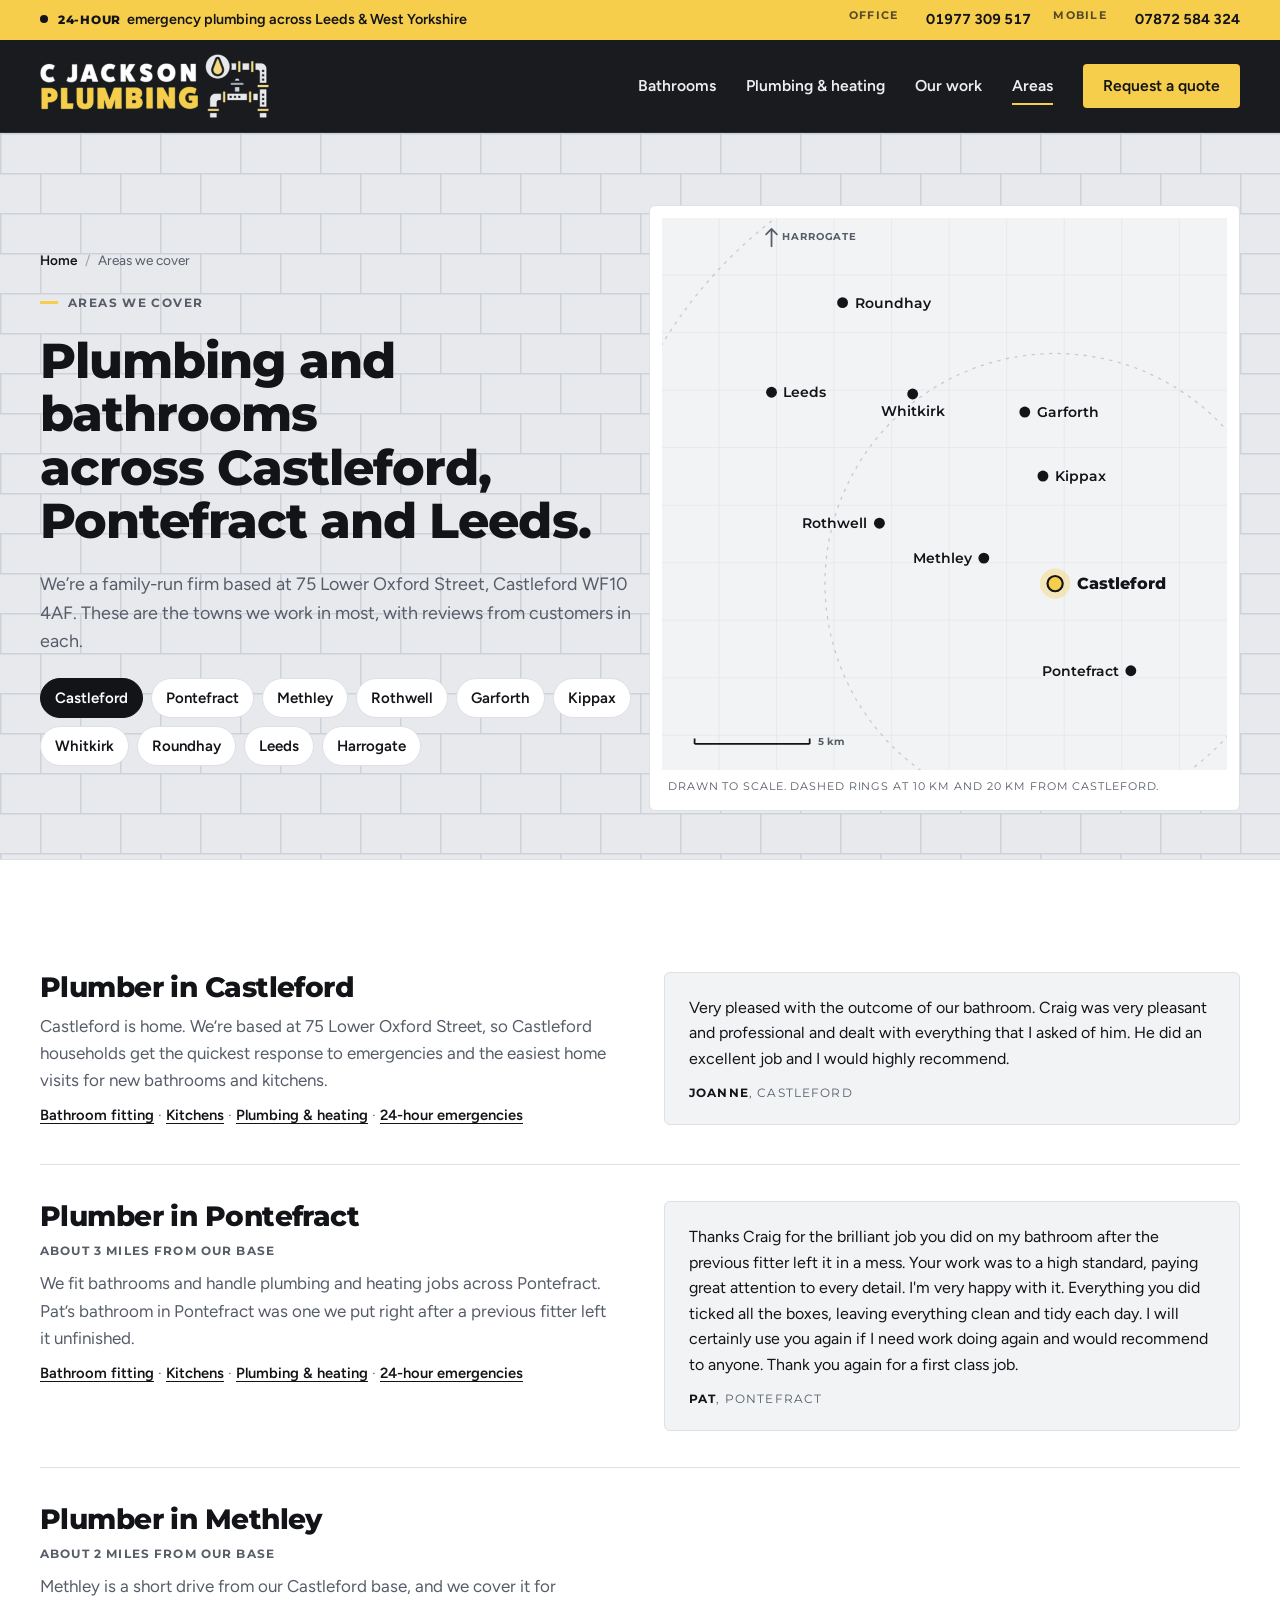
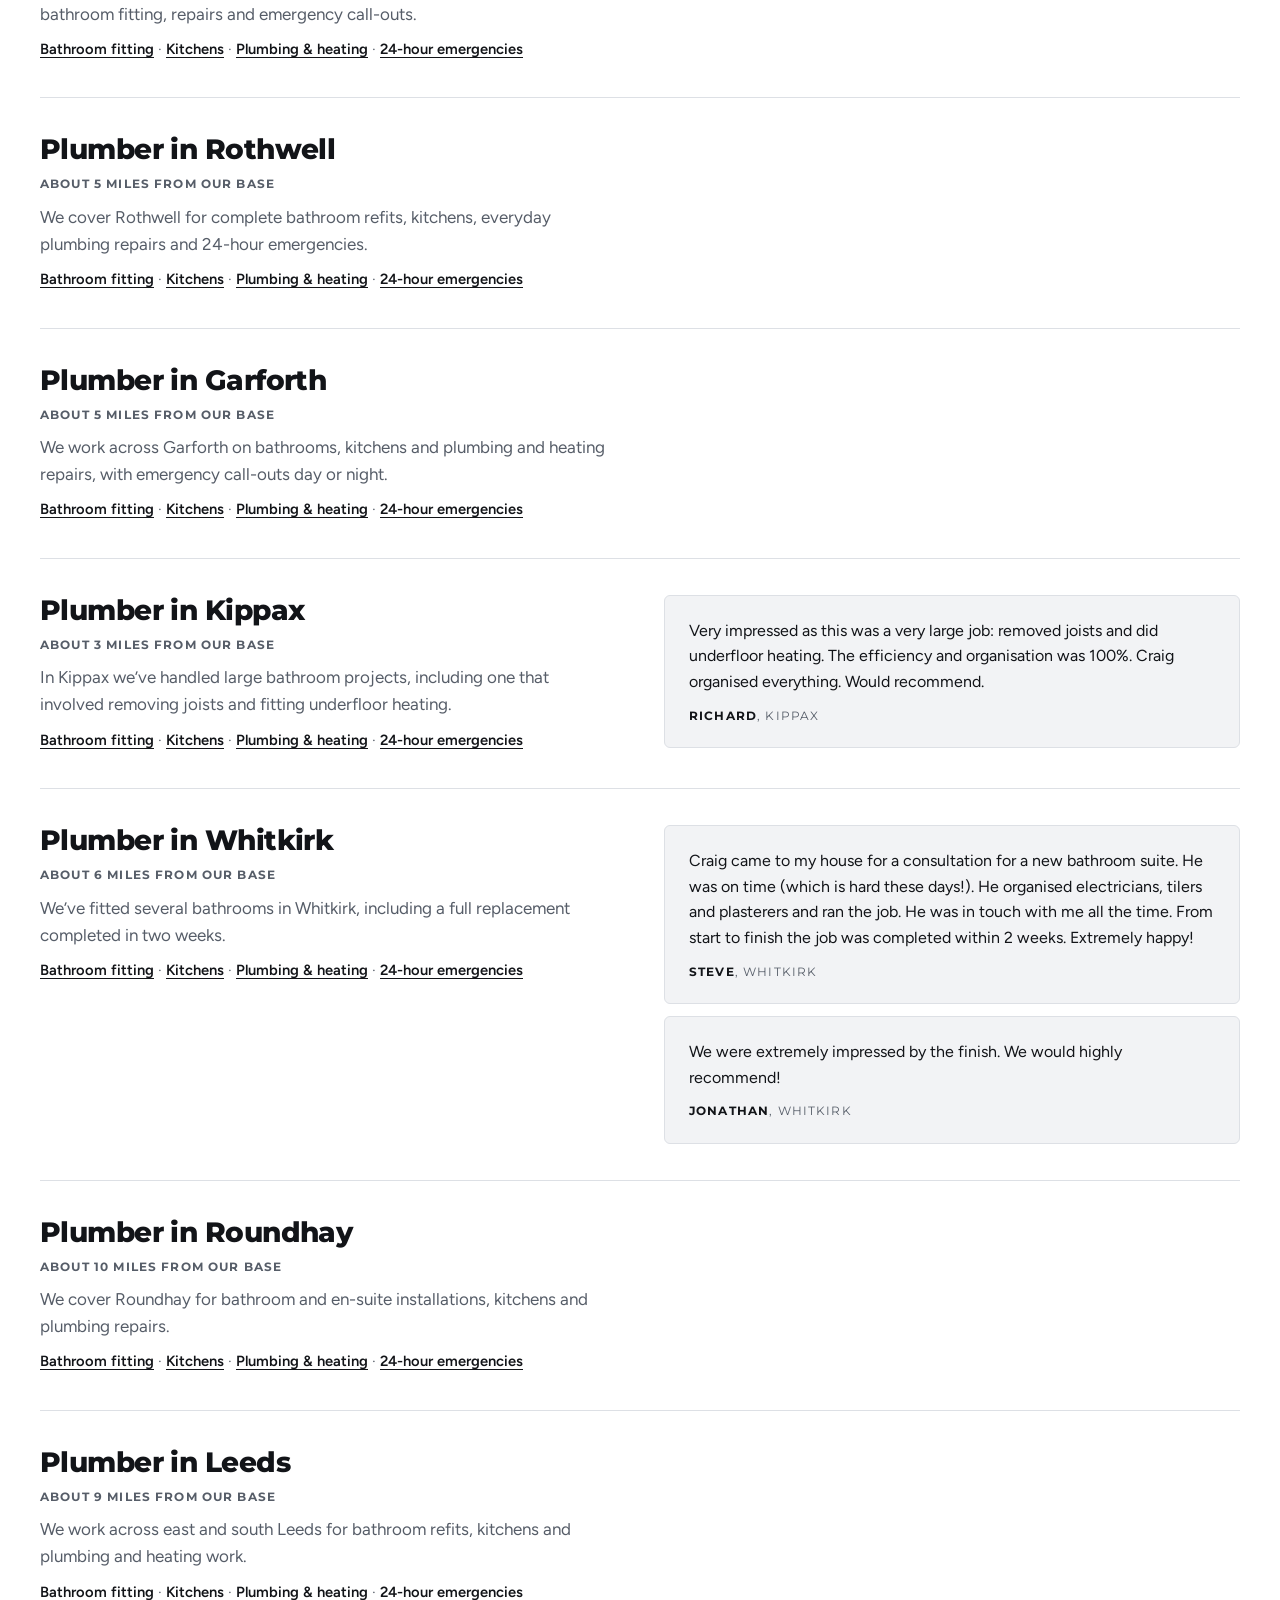
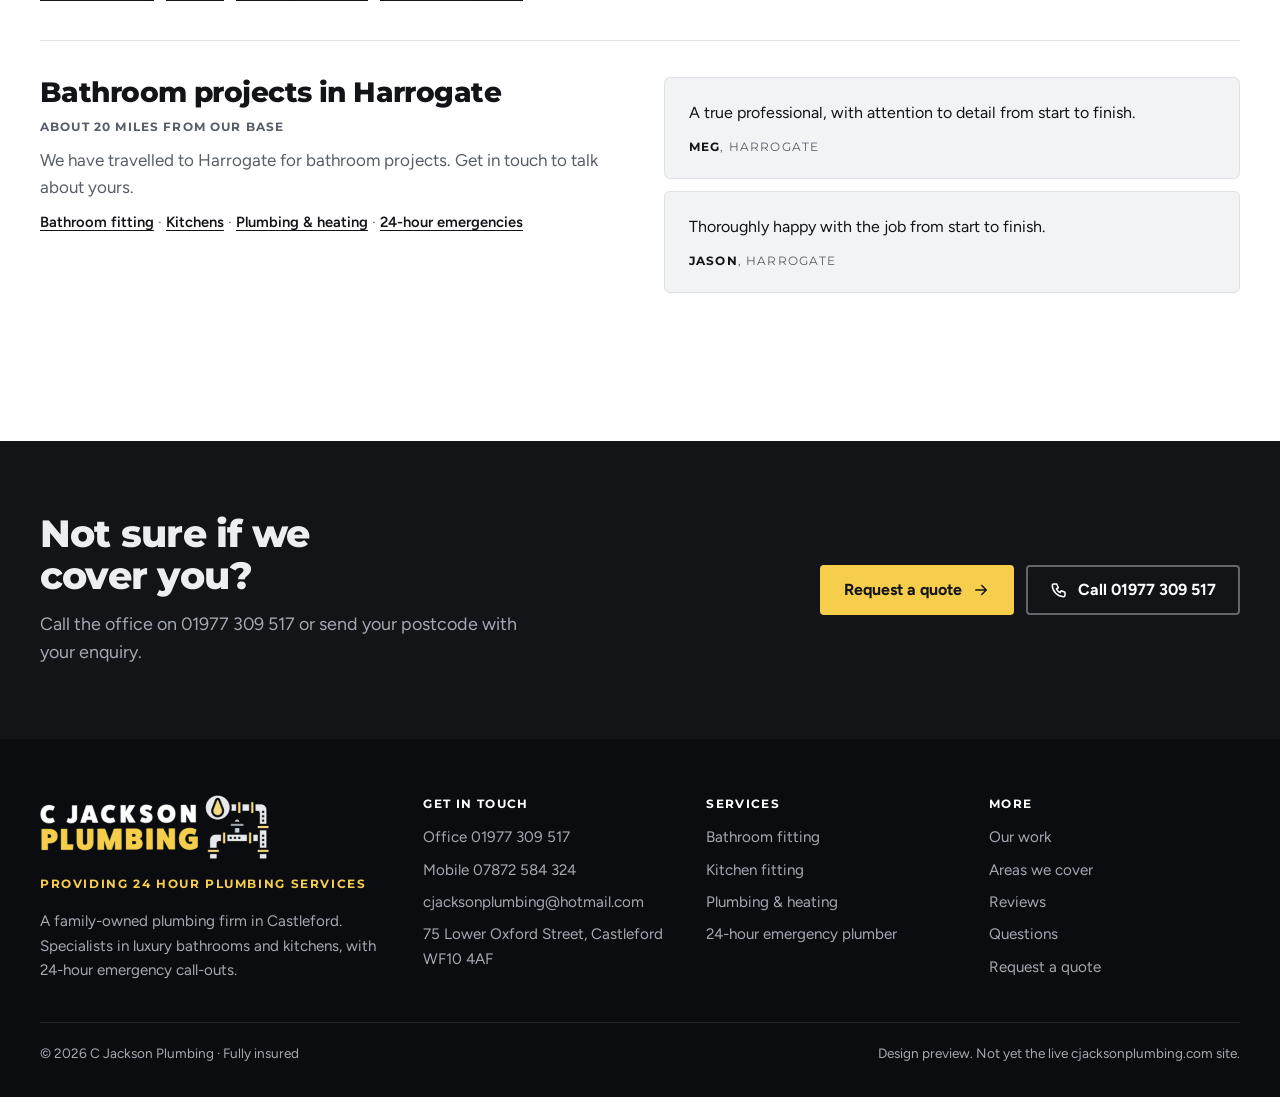
==== areas.html @ 7f018e73 "SEO and AI search: service pages, areas page, FAQs, structured data - Keyword-targeted pages for bat" ====
<!doctype html>
<html lang="en-GB">
<head>
<meta charset="utf-8">
<meta name="viewport" content="width=device-width, initial-scale=1, viewport-fit=cover">
<title>Areas We Cover | Castleford, Pontefract &amp; Leeds Plumber</title>
<meta name="description" content="Bathrooms, kitchens, plumbing and 24-hour emergencies across Castleford, Pontefract, Methley, Rothwell, Garforth, Kippax, Whitkirk, Roundhay and Leeds.">
<link rel="canonical" href="https://www.cjacksonplumbing.com/areas.html">
<meta name="robots" content="noindex, nofollow">
<meta name="theme-color" content="#121418">
<meta name="geo.region" content="GB-WKF">
<meta name="geo.placename" content="Castleford">
<link rel="preconnect" href="https://fonts.googleapis.com">
<link rel="preconnect" href="https://fonts.gstatic.com" crossorigin>
<link rel="stylesheet" href="https://fonts.googleapis.com/css2?family=Montserrat:wght@600;700;800&family=Figtree:wght@400;500;600;700&display=swap">
<link rel="icon" type="image/png" sizes="32x32" href="img/brand/favicon-32.png">
<link rel="apple-touch-icon" href="img/brand/icon-180.png">
<meta property="og:type" content="website">
<meta property="og:locale" content="en_GB">
<meta property="og:site_name" content="C Jackson Plumbing">
<meta property="og:title" content="Areas We Cover | Castleford, Pontefract &amp; Leeds Plumber">
<meta property="og:description" content="Bathrooms, kitchens, plumbing and 24-hour emergencies across Castleford, Pontefract, Methley, Rothwell, Garforth, Kippax, Whitkirk, Roundhay and Leeds.">
<meta property="og:url" content="https://www.cjacksonplumbing.com/areas.html">
<meta property="og:image" content="https://moodfilms.github.io/cjackson-plumbing-preview/img/brand/og-image.jpg">
<meta property="og:image:width" content="1200">
<meta property="og:image:height" content="630">
<meta name="twitter:card" content="summary_large_image">
<link rel="stylesheet" href="styles.css">
<script type="application/ld+json">{"@context": "https://schema.org", "@graph": [{"@type": "Plumber", "@id": "https://www.cjacksonplumbing.com/#business", "name": "C Jackson Plumbing", "slogan": "Providing 24 hour plumbing services", "description": "Family-owned plumbing firm in Castleford, West Yorkshire, specialising in luxury bathrooms, en-suites, wet rooms and kitchens, with 24-hour emergency call-outs. Fully insured with over 15 years of experience.", "url": "https://www.cjacksonplumbing.com/", "telephone": "+441977309517", "email": "cjacksonplumbing@hotmail.com", "contactPoint": [{"@type": "ContactPoint", "telephone": "+441977309517", "contactType": "customer service", "areaServed": "GB", "availableLanguage": "English"}, {"@type": "ContactPoint", "telephone": "+447872584324", "contactType": "emergency", "areaServed": "GB", "availableLanguage": "English"}], "logo": "https://www.cjacksonplumbing.com/img/brand/cjackson-logo-full.png", "image": "https://www.cjacksonplumbing.com/img/brand/og-image.jpg", "address": {"@type": "PostalAddress", "streetAddress": "75 Lower Oxford Street", "addressLocality": "Castleford", "addressRegion": "West Yorkshire", "postalCode": "WF10 4AF", "addressCountry": "GB"}, "hasMap": "https://www.google.com/maps/search/?api=1&query=75+Lower+Oxford+Street+Castleford+WF10+4AF", "openingHoursSpecification": [{"@type": "OpeningHoursSpecification", "dayOfWeek": ["Monday", "Tuesday", "Wednesday", "Thursday", "Friday", "Saturday", "Sunday"], "opens": "00:00", "closes": "23:59"}], "areaServed": [{"@type": "Place", "name": "Castleford"}, {"@type": "Place", "name": "Pontefract"}, {"@type": "Place", "name": "Methley"}, {"@type": "Place", "name": "Rothwell"}, {"@type": "Place", "name": "Garforth"}, {"@type": "Place", "name": "Kippax"}, {"@type": "Place", "name": "Whitkirk"}, {"@type": "Place", "name": "Roundhay"}, {"@type": "Place", "name": "Leeds"}, {"@type": "Place", "name": "Harrogate"}, {"@type": "Place", "name": "West Yorkshire"}], "knowsAbout": ["Bathroom fitting", "En-suite installation", "Wet rooms", "Walk-in showers", "Kitchen fitting", "Emergency plumbing", "Leak repairs", "Radiators", "Underfloor heating", "Heating repairs"], "hasOfferCatalog": {"@type": "OfferCatalog", "name": "Plumbing and bathroom services", "itemListElement": [{"@type": "Offer", "itemOffered": {"@type": "Service", "name": "Bathroom fitting", "url": "https://www.cjacksonplumbing.com/bathroom-fitters-castleford.html"}}, {"@type": "Offer", "itemOffered": {"@type": "Service", "name": "Kitchen fitting", "url": "https://www.cjacksonplumbing.com/kitchen-fitters-castleford.html"}}, {"@type": "Offer", "itemOffered": {"@type": "Service", "name": "Plumbing and heating repairs", "url": "https://www.cjacksonplumbing.com/plumbing-heating-castleford.html"}}, {"@type": "Offer", "itemOffered": {"@type": "Service", "name": "24-hour emergency plumber", "url": "https://www.cjacksonplumbing.com/emergency-plumber-castleford.html"}}]}}, {"@type": "BreadcrumbList", "itemListElement": [{"@type": "ListItem", "position": 1, "name": "Home", "item": "https://www.cjacksonplumbing.com/"}, {"@type": "ListItem", "position": 2, "name": "Areas we cover", "item": "https://www.cjacksonplumbing.com/areas.html"}]}]}</script>
</head>
<body>
<div class="topbar">
  <div class="wrap">
    <p class="topbar-msg"><span class="pulse" aria-hidden="true"></span><strong>24-hour</strong>emergency plumbing<span class="hide-sm"> across Leeds &amp; West Yorkshire</span></p>
    <p class="topbar-lines"><span class="hide-sm">Office</span><a class="hide-sm" href="tel:+441977309517">01977 309 517</a> <span class="hide-sm">Mobile</span><a href="tel:+447872584324">07872 584 324</a></p>
  </div>
</div>
<header class="site-header">
  <div class="wrap">
    <a class="logo" href="index.html" aria-label="C Jackson Plumbing, home"><img src="img/brand/cjackson-logo.png" alt="C Jackson Plumbing" width="847" height="237"></a>
    <button class="menu-btn" type="button" aria-expanded="false" aria-controls="site-nav" aria-label="Open menu"><svg viewBox="0 0 24 24" fill="none" stroke="currentColor" stroke-width="2" stroke-linecap="round" aria-hidden="true"><path d="M4 7h16M4 12h16M4 17h16"/></svg></button>
    <nav class="site-nav" id="site-nav" aria-label="Main">
      <a href="bathroom-fitters-castleford.html">Bathrooms</a>
      <a href="plumbing-heating-castleford.html">Plumbing &amp; heating</a>
      <a href="work.html">Our work</a>
      <a href="areas.html" aria-current="page">Areas</a>
      <a class="btn btn--brass" href="index.html#contact">Request a quote</a>
    </nav>
  </div>
</header>
<main>
<section class="page-head">
  <div class="wrap areas">
    <div class="areas-copy">
      <nav class="crumbs" aria-label="Breadcrumb"><a href="index.html">Home</a><span aria-hidden="true">/</span><span aria-current="page">Areas we cover</span></nav>
      <span class="eyebrow">Areas we cover</span>
      <h1>Plumbing and bathrooms across Castleford, Pontefract and Leeds.</h1>
      <p>We&rsquo;re a family-run firm based at 75 Lower Oxford Street, Castleford WF10 4AF. These are the towns we work in most, with reviews from customers in each.</p>
      <ul class="chips"><li class="is-base"><a href="areas.html#castleford">Castleford</a></li><li><a href="areas.html#pontefract">Pontefract</a></li><li><a href="areas.html#methley">Methley</a></li><li><a href="areas.html#rothwell">Rothwell</a></li><li><a href="areas.html#garforth">Garforth</a></li><li><a href="areas.html#kippax">Kippax</a></li><li><a href="areas.html#whitkirk">Whitkirk</a></li><li><a href="areas.html#roundhay">Roundhay</a></li><li><a href="areas.html#leeds">Leeds</a></li><li><a href="areas.html#harrogate">Harrogate</a></li></ul>
    </div>
    <figure class="map-card" style="margin:0">
      <svg viewBox="0 0 520 508" role="img" aria-labelledby="map-title map-desc">
<title id="map-title">Service area map</title>
<desc id="map-desc">Towns covered around Leeds and West Yorkshire, drawn to scale, with the Castleford base highlighted.</desc>
<defs><pattern id="g" width="52.95" height="52.95" patternUnits="userSpaceOnUse"><path d="M52.95 0V52.95M0 52.95H52.95" stroke="#dde0e5" stroke-width="1" fill="none"/></pattern></defs>
<rect width="520" height="508" fill="#f2f3f5"/><rect width="520" height="508" fill="url(#g)"/>
<circle cx="361.8" cy="336.5" r="211.8" fill="none" stroke="#121418" stroke-opacity=".18" stroke-dasharray="3 5" stroke-width="1.2"/>
<circle cx="361.8" cy="336.5" r="423.6" fill="none" stroke="#121418" stroke-opacity=".18" stroke-dasharray="3 5" stroke-width="1.2"/>
<circle cx="100.8" cy="160.4" r="5" fill="#121418"/>
<text x="111.8" y="164.9" text-anchor="start" font-family="Montserrat, sans-serif" font-size="13" font-weight="600" fill="#121418" paint-order="stroke" stroke="#f2f3f5" stroke-width="4" stroke-linejoin="round">Leeds</text>
<circle cx="166.2" cy="77.9" r="5" fill="#121418"/>
<text x="177.2" y="82.4" text-anchor="start" font-family="Montserrat, sans-serif" font-size="13" font-weight="600" fill="#121418" paint-order="stroke" stroke="#f2f3f5" stroke-width="4" stroke-linejoin="round">Roundhay</text>
<circle cx="230.7" cy="162.0" r="5" fill="#121418"/>
<text x="230.7" y="182.0" text-anchor="middle" font-family="Montserrat, sans-serif" font-size="13" font-weight="600" fill="#121418" paint-order="stroke" stroke="#f2f3f5" stroke-width="4" stroke-linejoin="round">Whitkirk</text>
<circle cx="333.9" cy="178.6" r="5" fill="#121418"/>
<text x="344.9" y="183.1" text-anchor="start" font-family="Montserrat, sans-serif" font-size="13" font-weight="600" fill="#121418" paint-order="stroke" stroke="#f2f3f5" stroke-width="4" stroke-linejoin="round">Garforth</text>
<circle cx="350.6" cy="237.5" r="5" fill="#121418"/>
<text x="361.6" y="242.0" text-anchor="start" font-family="Montserrat, sans-serif" font-size="13" font-weight="600" fill="#121418" paint-order="stroke" stroke="#f2f3f5" stroke-width="4" stroke-linejoin="round">Kippax</text>
<circle cx="200.1" cy="280.9" r="5" fill="#121418"/>
<text x="189.1" y="285.4" text-anchor="end" font-family="Montserrat, sans-serif" font-size="13" font-weight="600" fill="#121418" paint-order="stroke" stroke="#f2f3f5" stroke-width="4" stroke-linejoin="round">Rothwell</text>
<circle cx="296.2" cy="313.0" r="5" fill="#121418"/>
<text x="285.2" y="317.5" text-anchor="end" font-family="Montserrat, sans-serif" font-size="13" font-weight="600" fill="#121418" paint-order="stroke" stroke="#f2f3f5" stroke-width="4" stroke-linejoin="round">Methley</text>
<circle cx="361.8" cy="336.5" r="14" fill="#f7ce4c" fill-opacity=".35"/><circle cx="361.8" cy="336.5" r="7" fill="#f7ce4c" stroke="#121418" stroke-width="2"/>
<text x="381.8" y="341.0" text-anchor="start" font-family="Montserrat, sans-serif" font-size="15" font-weight="800" fill="#121418" paint-order="stroke" stroke="#f2f3f5" stroke-width="4" stroke-linejoin="round">Castleford</text>
<circle cx="431.5" cy="416.7" r="5" fill="#121418"/>
<text x="420.5" y="421.2" text-anchor="end" font-family="Montserrat, sans-serif" font-size="13" font-weight="600" fill="#121418" paint-order="stroke" stroke="#f2f3f5" stroke-width="4" stroke-linejoin="round">Pontefract</text>
<path d="M100.8 26V10M95.8 15l5-5 5 5" stroke="#565d68" stroke-width="1.6" fill="none" stroke-linecap="round" stroke-linejoin="round"/>
<text x="110.8" y="20" font-family="Montserrat, sans-serif" font-weight="700" font-size="9.5" letter-spacing=".08em" fill="#565d68">HARROGATE</text>
<path d="M30 484h105.9M30 479v5M135.9 479v5" stroke="#121418" stroke-width="1.6" fill="none"/>
<text x="143.9" y="485" font-family="Montserrat, sans-serif" font-weight="700" font-size="9.5" fill="#565d68">5 km</text>
</svg>
      <figcaption>Drawn to scale. Dashed rings at 10 km and 20 km from Castleford.</figcaption>
    </figure>
  </div>
</section>
<section class="band band--white">
  <div class="wrap towns">
    <article class="town" id="castleford">
      <div class="town-copy">
        <h2>Plumber in Castleford</h2>
        <p>Castleford is home. We&rsquo;re based at 75 Lower Oxford Street, so Castleford households get the quickest response to emergencies and the easiest home visits for new bathrooms and kitchens.</p>
        <p class="town-services"><a href="bathroom-fitters-castleford.html">Bathroom fitting</a> &middot; <a href="kitchen-fitters-castleford.html">Kitchens</a> &middot; <a href="plumbing-heating-castleford.html">Plumbing &amp; heating</a> &middot; <a href="emergency-plumber-castleford.html">24-hour emergencies</a></p>
      </div>
      <div class="town-reviews"><figure class="review"><blockquote style="margin:0"><p>Very pleased with the outcome of our bathroom. Craig was very pleasant and professional and dealt with everything that I asked of him. He did an excellent job and I would highly recommend.</p></blockquote><footer><b>Joanne</b>, Castleford</footer></figure></div>
    </article>
    <article class="town" id="pontefract">
      <div class="town-copy">
        <h2>Plumber in Pontefract</h2><span class="town-dist">About 3 miles from our base</span>
        <p>We fit bathrooms and handle plumbing and heating jobs across Pontefract. Pat&rsquo;s bathroom in Pontefract was one we put right after a previous fitter left it unfinished.</p>
        <p class="town-services"><a href="bathroom-fitters-castleford.html">Bathroom fitting</a> &middot; <a href="kitchen-fitters-castleford.html">Kitchens</a> &middot; <a href="plumbing-heating-castleford.html">Plumbing &amp; heating</a> &middot; <a href="emergency-plumber-castleford.html">24-hour emergencies</a></p>
      </div>
      <div class="town-reviews"><figure class="review"><blockquote style="margin:0"><p>Thanks Craig for the brilliant job you did on my bathroom after the previous fitter left it in a mess. Your work was to a high standard, paying great attention to every detail. I&#x27;m very happy with it. Everything you did ticked all the boxes, leaving everything clean and tidy each day. I will certainly use you again if I need work doing again and would recommend to anyone. Thank you again for a first class job.</p></blockquote><footer><b>Pat</b>, Pontefract</footer></figure></div>
    </article>
    <article class="town" id="methley">
      <div class="town-copy">
        <h2>Plumber in Methley</h2><span class="town-dist">About 2 miles from our base</span>
        <p>Methley is a short drive from our Castleford base, and we cover it for bathroom fitting, repairs and emergency call-outs.</p>
        <p class="town-services"><a href="bathroom-fitters-castleford.html">Bathroom fitting</a> &middot; <a href="kitchen-fitters-castleford.html">Kitchens</a> &middot; <a href="plumbing-heating-castleford.html">Plumbing &amp; heating</a> &middot; <a href="emergency-plumber-castleford.html">24-hour emergencies</a></p>
      </div>
      
    </article>
    <article class="town" id="rothwell">
      <div class="town-copy">
        <h2>Plumber in Rothwell</h2><span class="town-dist">About 5 miles from our base</span>
        <p>We cover Rothwell for complete bathroom refits, kitchens, everyday plumbing repairs and 24-hour emergencies.</p>
        <p class="town-services"><a href="bathroom-fitters-castleford.html">Bathroom fitting</a> &middot; <a href="kitchen-fitters-castleford.html">Kitchens</a> &middot; <a href="plumbing-heating-castleford.html">Plumbing &amp; heating</a> &middot; <a href="emergency-plumber-castleford.html">24-hour emergencies</a></p>
      </div>
      
    </article>
    <article class="town" id="garforth">
      <div class="town-copy">
        <h2>Plumber in Garforth</h2><span class="town-dist">About 5 miles from our base</span>
        <p>We work across Garforth on bathrooms, kitchens and plumbing and heating repairs, with emergency call-outs day or night.</p>
        <p class="town-services"><a href="bathroom-fitters-castleford.html">Bathroom fitting</a> &middot; <a href="kitchen-fitters-castleford.html">Kitchens</a> &middot; <a href="plumbing-heating-castleford.html">Plumbing &amp; heating</a> &middot; <a href="emergency-plumber-castleford.html">24-hour emergencies</a></p>
      </div>
      
    </article>
    <article class="town" id="kippax">
      <div class="town-copy">
        <h2>Plumber in Kippax</h2><span class="town-dist">About 3 miles from our base</span>
        <p>In Kippax we&rsquo;ve handled large bathroom projects, including one that involved removing joists and fitting underfloor heating.</p>
        <p class="town-services"><a href="bathroom-fitters-castleford.html">Bathroom fitting</a> &middot; <a href="kitchen-fitters-castleford.html">Kitchens</a> &middot; <a href="plumbing-heating-castleford.html">Plumbing &amp; heating</a> &middot; <a href="emergency-plumber-castleford.html">24-hour emergencies</a></p>
      </div>
      <div class="town-reviews"><figure class="review"><blockquote style="margin:0"><p>Very impressed as this was a very large job: removed joists and did underfloor heating. The efficiency and organisation was 100%. Craig organised everything. Would recommend.</p></blockquote><footer><b>Richard</b>, Kippax</footer></figure></div>
    </article>
    <article class="town" id="whitkirk">
      <div class="town-copy">
        <h2>Plumber in Whitkirk</h2><span class="town-dist">About 6 miles from our base</span>
        <p>We&rsquo;ve fitted several bathrooms in Whitkirk, including a full replacement completed in two weeks.</p>
        <p class="town-services"><a href="bathroom-fitters-castleford.html">Bathroom fitting</a> &middot; <a href="kitchen-fitters-castleford.html">Kitchens</a> &middot; <a href="plumbing-heating-castleford.html">Plumbing &amp; heating</a> &middot; <a href="emergency-plumber-castleford.html">24-hour emergencies</a></p>
      </div>
      <div class="town-reviews"><figure class="review"><blockquote style="margin:0"><p>Craig came to my house for a consultation for a new bathroom suite. He was on time (which is hard these days!). He organised electricians, tilers and plasterers and ran the job. He was in touch with me all the time. From start to finish the job was completed within 2 weeks. Extremely happy!</p></blockquote><footer><b>Steve</b>, Whitkirk</footer></figure><figure class="review"><blockquote style="margin:0"><p>We were extremely impressed by the finish. We would highly recommend!</p></blockquote><footer><b>Jonathan</b>, Whitkirk</footer></figure></div>
    </article>
    <article class="town" id="roundhay">
      <div class="town-copy">
        <h2>Plumber in Roundhay</h2><span class="town-dist">About 10 miles from our base</span>
        <p>We cover Roundhay for bathroom and en-suite installations, kitchens and plumbing repairs.</p>
        <p class="town-services"><a href="bathroom-fitters-castleford.html">Bathroom fitting</a> &middot; <a href="kitchen-fitters-castleford.html">Kitchens</a> &middot; <a href="plumbing-heating-castleford.html">Plumbing &amp; heating</a> &middot; <a href="emergency-plumber-castleford.html">24-hour emergencies</a></p>
      </div>
      
    </article>
    <article class="town" id="leeds">
      <div class="town-copy">
        <h2>Plumber in Leeds</h2><span class="town-dist">About 9 miles from our base</span>
        <p>We work across east and south Leeds for bathroom refits, kitchens and plumbing and heating work.</p>
        <p class="town-services"><a href="bathroom-fitters-castleford.html">Bathroom fitting</a> &middot; <a href="kitchen-fitters-castleford.html">Kitchens</a> &middot; <a href="plumbing-heating-castleford.html">Plumbing &amp; heating</a> &middot; <a href="emergency-plumber-castleford.html">24-hour emergencies</a></p>
      </div>
      
    </article>
    <article class="town" id="harrogate">
      <div class="town-copy">
        <h2>Bathroom projects in Harrogate</h2><span class="town-dist">About 20 miles from our base</span>
        <p>We have travelled to Harrogate for bathroom projects. Get in touch to talk about yours.</p>
        <p class="town-services"><a href="bathroom-fitters-castleford.html">Bathroom fitting</a> &middot; <a href="kitchen-fitters-castleford.html">Kitchens</a> &middot; <a href="plumbing-heating-castleford.html">Plumbing &amp; heating</a> &middot; <a href="emergency-plumber-castleford.html">24-hour emergencies</a></p>
      </div>
      <div class="town-reviews"><figure class="review"><blockquote style="margin:0"><p>A true professional, with attention to detail from start to finish.</p></blockquote><footer><b>Meg</b>, Harrogate</footer></figure><figure class="review"><blockquote style="margin:0"><p>Thoroughly happy with the job from start to finish.</p></blockquote><footer><b>Jason</b>, Harrogate</footer></figure></div>
    </article>
  </div>
</section>
<section class="band band--ink cta-band">
  <div class="wrap">
    <div>
      <h2>Not sure if we cover you?</h2>
      <p class="cta-sub">Call the office on 01977 309 517 or send your postcode with your enquiry.</p>
    </div>
    <div class="hero-actions">
        <a class="btn btn--brass" href="index.html#contact">Request a quote <svg viewBox="0 0 24 24" fill="none" stroke="currentColor" stroke-width="2" stroke-linecap="round" stroke-linejoin="round" aria-hidden="true"><path d="M5 12h14M13 6l6 6-6 6"/></svg></a>
        <a class="btn btn--line-light" href="tel:+441977309517"><svg viewBox="0 0 24 24" fill="none" stroke="currentColor" stroke-width="2" stroke-linecap="round" stroke-linejoin="round" aria-hidden="true"><path d="M5 4h4l2 5-2.5 1.5a11 11 0 0 0 5 5L15 13l5 2v4a2 2 0 0 1-2 2A16 16 0 0 1 3 6a2 2 0 0 1 2-2"/></svg>Call 01977 309 517</a>
      </div>
  </div>
</section>
</main>
<footer class="site-footer">
  <div class="wrap">
    <div class="footer-grid">
      <div class="footer-about">
        <a class="logo" href="index.html" aria-label="C Jackson Plumbing, home"><img src="img/brand/cjackson-logo.png" alt="C Jackson Plumbing" width="847" height="237"></a>
        <p class="footer-tagline">Providing 24 hour plumbing services</p>
        <p>A family-owned plumbing firm in Castleford. Specialists in luxury bathrooms and kitchens, with 24-hour emergency call-outs.</p>
      </div>
      <div>
        <h4>Get in touch</h4>
        <ul>
          <li><a href="tel:+441977309517">Office 01977 309 517</a></li>
          <li><a href="tel:+447872584324">Mobile 07872 584 324</a></li>
          <li><a href="mailto:cjacksonplumbing@hotmail.com">cjacksonplumbing@hotmail.com</a></li>
          <li>75 Lower Oxford Street, Castleford WF10 4AF</li>
        </ul>
      </div>
      <div>
        <h4>Services</h4>
        <ul>
          <li><a href="bathroom-fitters-castleford.html">Bathroom fitting</a></li>
          <li><a href="kitchen-fitters-castleford.html">Kitchen fitting</a></li>
          <li><a href="plumbing-heating-castleford.html">Plumbing &amp; heating</a></li>
          <li><a href="emergency-plumber-castleford.html">24-hour emergency plumber</a></li>
        </ul>
      </div>
      <div>
        <h4>More</h4>
        <ul>
          <li><a href="work.html">Our work</a></li>
          <li><a href="areas.html">Areas we cover</a></li>
          <li><a href="index.html#reviews">Reviews</a></li>
          <li><a href="index.html#faq">Questions</a></li>
          <li><a href="index.html#contact">Request a quote</a></li>
        </ul>
      </div>
    </div>
    <div class="footer-base">
      <p>&copy; 2026 C Jackson Plumbing &middot; Fully insured</p>
      <p>Design preview. Not yet the live cjacksonplumbing.com site.</p>
    </div>
  </div>
</footer>
<div class="callbar" aria-label="Quick contact">
  <a class="btn btn--line" href="tel:+447872584324"><svg viewBox="0 0 24 24" fill="none" stroke="currentColor" stroke-width="2" stroke-linecap="round" stroke-linejoin="round" aria-hidden="true"><path d="M5 4h4l2 5-2.5 1.5a11 11 0 0 0 5 5L15 13l5 2v4a2 2 0 0 1-2 2A16 16 0 0 1 3 6a2 2 0 0 1 2-2"/></svg>Call Craig</a>
  <a class="btn btn--brass" href="index.html#contact">Get a quote</a>
</div>
<script src="site.js"></script>
</body>
</html>
---- styles.css ----
/* Layout: a tiled-wall hero, then alternating porcelain, white and slate bands on a 1200px column.
   Palette: slate (dark tile), porcelain, grout, and the firm's existing yellow as a fitting-brass accent. */
:root {
  /* Brand: taken from the C Jackson logo. Charcoal ground, logo yellow, pipe-grey neutrals. */
  --ink: #121418;
  --ink-2: #0b0c0f;
  --ink-soft: #262a31;
  --porcelain: #f2f3f5;
  --white: #ffffff;
  --tile: #e7e9ed;
  --grout: #cdd1d8;
  --line: #dde0e5;
  --muted: #565d68;
  --on-ink: #eceef1;
  --on-ink-muted: #a3a9b3;
  --brass: #f7ce4c;
  --brass-hover: #ffda6b;
  --brass-wash: #fdf4d6;

  /* Montserrat matches the logo lettering; Figtree keeps long copy easy to read. */
  --display: "Montserrat", "Helvetica Neue", Arial, sans-serif;
  --body: "Figtree", system-ui, -apple-system, "Segoe UI", Roboto, sans-serif;
  --mono: "Montserrat", "Helvetica Neue", Arial, sans-serif;

  --fs-hero: clamp(2.25rem, 4.5vw, 3.85rem);
  --fs-h2: clamp(1.75rem, 3vw, 2.5rem);
  --fs-h3: 1.2rem;
  --fs-lead: clamp(1.075rem, 1.4vw, 1.2rem);
  --fs-body: 1.0625rem;
  --fs-small: 0.9rem;
  --fs-label: 0.72rem;

  --max: 1200px;
  --gutter: 20px;
  --band: clamp(64px, 9vw, 112px);
  --radius: 6px;
  --shadow: 0 1px 2px rgba(18, 20, 24, 0.06), 0 12px 32px -12px rgba(18, 20, 24, 0.28);

  --tiles-light: url("data:image/svg+xml,%3Csvg xmlns='http://www.w3.org/2000/svg' width='80' height='80'%3E%3Cpath d='M0 .75H80M0 40.75H80M.75 0V40M40.75 40V80' stroke='%23cdd1d8' stroke-width='1.5' fill='none'/%3E%3C/svg%3E");
  --tiles-dark: url("data:image/svg+xml,%3Csvg xmlns='http://www.w3.org/2000/svg' width='80' height='80'%3E%3Cpath d='M0 .75H80M0 40.75H80M.75 0V40M40.75 40V80' stroke='%23ffffff' stroke-opacity='.05' stroke-width='1.5' fill='none'/%3E%3C/svg%3E");
}

*, *::before, *::after { box-sizing: border-box; }
html { scroll-behavior: smooth; scroll-padding-top: 104px; -webkit-text-size-adjust: 100%; }
body {
  margin: 0;
  background: var(--porcelain);
  color: var(--ink);
  font-family: var(--body);
  font-size: var(--fs-body);
  line-height: 1.6;
  -webkit-font-smoothing: antialiased;
}
img { display: block; max-width: 100%; height: auto; }
a { color: inherit; }
[hidden] { display: none !important; }
:focus-visible { outline: 3px solid var(--brass); outline-offset: 3px; border-radius: 2px; }

h1, h2, h3 {
  font-family: var(--display);
  font-weight: 800;
  line-height: 1.1;
  letter-spacing: -0.02em;
  margin: 0;
  text-wrap: balance;
}
h1 { font-size: var(--fs-hero); }
h2 { font-size: var(--fs-h2); }
h3 { font-size: var(--fs-h3); line-height: 1.25; font-weight: 700; letter-spacing: -0.01em; }
p { margin: 0; }

.wrap {
  max-width: calc(var(--max) + 2 * var(--gutter));
  margin-inline: auto;
  padding-left: max(var(--gutter), env(safe-area-inset-left, 0px));
  padding-right: max(var(--gutter), env(safe-area-inset-right, 0px));
}
.band { padding-block: var(--band); }
.band--white { background: var(--white); }
.band--ink { background: var(--ink); color: var(--on-ink); }

.eyebrow {
  font-family: var(--mono);
  font-size: var(--fs-label);
  font-weight: 700;
  letter-spacing: 0.12em;
  text-transform: uppercase;
  color: var(--muted);
  display: inline-flex;
  align-items: center;
  gap: 10px;
}
.eyebrow::before { content: ""; width: 18px; height: 3px; background: var(--brass); }
.band--ink .eyebrow, .contact .eyebrow { color: var(--on-ink-muted); }

.section-head { display: grid; gap: 14px; max-width: 46rem; margin-bottom: clamp(32px, 5vw, 56px); }
.section-head p { color: var(--muted); font-size: var(--fs-lead); max-width: 40rem; }
.band--ink .section-head p { color: var(--on-ink-muted); }
.section-head--split { max-width: none; grid-template-columns: minmax(0, 1fr) auto; align-items: end; gap: 14px 40px; }

/* Buttons */
.btn {
  display: inline-flex; align-items: center; justify-content: center; gap: 10px;
  min-height: 50px; padding: 12px 22px;
  border-radius: 4px; border: 2px solid transparent;
  font: 700 1rem/1.1 var(--body);
  text-decoration: none; cursor: pointer;
  transition: background-color .15s ease, border-color .15s ease, color .15s ease, transform .15s ease;
  white-space: nowrap;
}
.btn svg { width: 18px; height: 18px; flex: none; }
.btn--brass { background: var(--brass); color: var(--ink); }
.btn--brass:hover { background: var(--brass-hover); }
.btn--line { border-color: var(--ink); color: var(--ink); background: transparent; }
.btn--line:hover { background: var(--ink); color: var(--white); }
.btn--line-light { border-color: rgba(255,255,255,.35); color: var(--white); }
.btn--line-light:hover { border-color: var(--white); background: rgba(255,255,255,.06); }
.btn:active { transform: translateY(1px); }

.text-link { font-weight: 700; text-decoration: none; display: inline-flex; gap: 8px; align-items: center; border-bottom: 2px solid var(--brass); padding-bottom: 2px; }
.text-link:hover { border-bottom-color: currentColor; }
.text-link svg { width: 18px; height: 18px; flex: none; }
.text-link { white-space: nowrap; justify-self: start; }

/* Top bar + header: dark header so the logo sits on the ground it was drawn for */
.topbar { background: var(--brass); color: var(--ink); font-size: var(--fs-small); }
.topbar .wrap { display: flex; justify-content: space-between; align-items: center; gap: 16px; min-height: 40px; padding-block: 6px; flex-wrap: wrap; }
.topbar p { font-weight: 600; }
.topbar strong { font-family: var(--display); font-weight: 800; letter-spacing: .06em; text-transform: uppercase; font-size: .78rem; margin-right: 6px; }
.topbar a { white-space: nowrap; text-decoration: none; color: var(--ink); font-weight: 700; font-variant-numeric: tabular-nums; }
.topbar a:hover { text-decoration: underline; text-underline-offset: 3px; }
.topbar-lines { display: flex; gap: 22px; }
.topbar-lines span { margin-right: 6px; font-family: var(--display); font-weight: 700; font-size: .66rem; letter-spacing: .12em; text-transform: uppercase; opacity: .7; }
.pulse { display: inline-block; width: 8px; height: 8px; border-radius: 50%; background: var(--ink); margin-right: 10px; box-shadow: 0 0 0 0 rgba(18,20,24,.5); animation: pulse 2.4s infinite; vertical-align: 1px; }
@keyframes pulse { 0% { box-shadow: 0 0 0 0 rgba(18,20,24,.45); } 70% { box-shadow: 0 0 0 7px rgba(18,20,24,0); } 100% { box-shadow: 0 0 0 0 rgba(18,20,24,0); } }

.site-header { position: sticky; top: env(safe-area-inset-top, 0px); z-index: 50; background: rgba(18,20,24,.97); backdrop-filter: saturate(1.2) blur(8px); border-bottom: 1px solid rgba(255,255,255,.08); }
.site-header .wrap { display: flex; align-items: center; justify-content: space-between; gap: 24px; min-height: 92px; padding-block: 12px; }
.logo { display: inline-flex; align-items: center; text-decoration: none; flex: none; }
.logo img { height: 64px; width: auto; }
.site-nav { display: flex; align-items: center; gap: 30px; }
.site-nav a { text-decoration: none; font-weight: 600; font-size: .98rem; color: var(--on-ink); position: relative; padding-block: 6px; }
.site-nav a:not(.btn):hover { color: var(--white); }
.site-nav a:not(.btn)::after { content: ""; position: absolute; left: 0; right: 0; bottom: 0; height: 2px; background: var(--brass); transform: scaleX(0); transform-origin: left; transition: transform .2s ease; }
.site-nav a:not(.btn):hover::after, .site-nav a[aria-current="page"]::after { transform: scaleX(1); }
.site-nav .btn { min-height: 44px; padding: 10px 18px; color: var(--ink); }
.menu-btn { display: none; background: none; border: 0; padding: 10px; margin-right: -10px; cursor: pointer; color: var(--white); }
.menu-btn svg { width: 26px; height: 26px; }

/* Hero */
.hero { padding-block: clamp(40px, 6vw, 80px) clamp(48px, 7vw, 96px); }
.hero .wrap { display: grid; grid-template-columns: minmax(0, 1.08fr) minmax(0, .92fr); gap: clamp(32px, 5vw, 72px); align-items: center; }
.hero-copy { display: grid; gap: 24px; min-width: 0; }
.hero-copy h1 em { font-style: normal; background: linear-gradient(transparent 62%, var(--brass) 62%, var(--brass) 90%, transparent 90%); padding-inline: 2px; }
.hero-lead { font-size: var(--fs-lead); color: var(--muted); max-width: 36rem; }
.hero-actions { display: flex; flex-wrap: wrap; gap: 12px; }
.hero-reassure { color: var(--muted); font-size: .95rem; margin-top: -8px; display: flex; gap: 10px; align-items: baseline; }
.hero-reassure::before { content: "\2713"; color: var(--ink); font-weight: 700; flex: none; }
.hero-quote { margin: 0; display: grid; grid-template-columns: auto minmax(0,1fr); gap: 14px; align-items: start; padding-top: 22px; border-top: 1px solid var(--line); max-width: 34rem; }
.hero-quote svg { width: 26px; height: 26px; color: var(--brass); margin-top: 2px; }
.hero-quote p { font-size: 1rem; }
.hero-quote cite { display: block; margin-top: 6px; font-style: normal; font-family: var(--mono); font-size: var(--fs-label); letter-spacing: .1em; text-transform: uppercase; color: var(--muted); }

.hero-wall {
  position: relative; min-width: 0;
  background-color: var(--tile); background-image: var(--tiles-light); background-position: -1px -1px;
  border-radius: var(--radius); padding: clamp(28px, 4vw, 48px) clamp(20px, 4vw, 48px) clamp(104px, 10vw, 120px);
}
.hero-photo { margin: 0; background: var(--white); padding: 10px; box-shadow: var(--shadow); border-radius: 3px; max-width: 420px; margin-inline: auto; }
.hero-photo img { aspect-ratio: 4 / 5; width: 100%; object-fit: cover; border-radius: 1px; }
.hero-photo figcaption { display: flex; justify-content: space-between; gap: 12px; padding: 10px 4px 2px; font-family: var(--mono); font-size: var(--fs-label); letter-spacing: .08em; text-transform: uppercase; color: var(--muted); }
.hero-before {
  position: absolute; left: clamp(12px, 2vw, 20px); bottom: 16px;
  display: flex; align-items: center; gap: 12px; background: var(--ink); color: var(--on-ink);
  padding: 8px 16px 8px 8px; border-radius: 4px; box-shadow: var(--shadow); max-width: calc(100% - 24px);
}
.hero-before img { width: 64px; height: 64px; object-fit: cover; border-radius: 2px; flex: none; }
.hero-before span { font-size: .86rem; line-height: 1.35; }
.hero-before b { display: block; font-family: var(--mono); font-weight: 700; font-size: .68rem; letter-spacing: .12em; text-transform: uppercase; color: var(--brass); }

/* Trust strip */
.trust { background: var(--white); border-block: 1px solid var(--line); }
.trust ul { list-style: none; margin: 0; padding: 0; display: grid; grid-template-columns: repeat(5, minmax(0, 1fr)); }
.trust li { display: grid; grid-template-columns: auto minmax(0,1fr); gap: 4px 14px; align-items: start; padding: 26px 22px; border-left: 1px solid var(--line); }
.trust li:first-child { border-left: 0; padding-left: 0; }
.trust svg { grid-row: span 2; width: 26px; height: 26px; color: var(--ink); margin-top: 2px; }
.trust strong { font-family: var(--display); font-weight: 800; font-size: 1rem; line-height: 1.25; letter-spacing: -0.01em; }
.trust span { color: var(--muted); font-size: .9rem; line-height: 1.4; }

/* Services */
.services { display: grid; grid-template-columns: repeat(3, minmax(0, 1fr)); gap: 16px; }
.service { background: var(--white); border: 1px solid var(--line); border-radius: var(--radius); padding: 28px; display: grid; gap: 12px; align-content: start; min-width: 0; }
.service p { color: var(--muted); }
.service-link { margin-top: auto; padding-top: 8px; font-size: .95rem; }
.service { grid-template-rows: auto auto 1fr auto; }
.service--feature, .service--photo { grid-template-rows: none; }
.service ul { list-style: none; margin: 4px 0 0; padding: 0; display: grid; gap: 8px; font-size: .97rem; }
.service li { display: flex; gap: 10px; align-items: baseline; }
.service li::before { content: ""; width: 6px; height: 6px; flex: none; background: var(--brass); border-radius: 1px; transform: translateY(-2px); }
.service-icon { width: 44px; height: 44px; border-radius: 4px; background: var(--brass-wash); color: var(--ink); display: grid; place-items: center; }
.service-icon svg { width: 24px; height: 24px; }
.service--feature { grid-column: span 2; grid-template-columns: minmax(0, 1fr) minmax(0, 1fr); padding: 0; overflow: hidden; gap: 0; }
.service--feature .service-body { padding: clamp(28px, 3.5vw, 44px); display: grid; gap: 14px; align-content: center; }
.service--feature img { width: 100%; height: 100%; min-height: 340px; object-fit: cover; }
.service--photo { padding: 0; overflow: hidden; gap: 0; grid-template-rows: minmax(220px, 1fr) auto; align-content: stretch; }
.service--photo img { width: 100%; height: 100%; object-fit: cover; }
.service--photo .service-body { padding: 24px 28px 28px; display: grid; gap: 10px; }
.tag { justify-self: start; font-family: var(--mono); font-size: .7rem; letter-spacing: .12em; text-transform: uppercase; background: var(--ink); color: var(--white); padding: 5px 9px; border-radius: 2px; }
.service--urgent { background: var(--ink); border-color: var(--ink); color: var(--on-ink); }
.service--urgent p { color: var(--on-ink-muted); }
.service--urgent .service-icon { background: var(--brass); }
.service--urgent .urgent-number { font-family: var(--display); font-weight: 800; font-size: 1.6rem; color: var(--brass); text-decoration: none; font-variant-numeric: tabular-nums; letter-spacing: .01em; }
.service--urgent .urgent-number:hover { color: var(--brass-hover); }

/* Project viewer */
.viewer-tabs { display: flex; flex-wrap: wrap; gap: 8px; margin-bottom: 28px; }
.viewer-tab {
  font: 600 .95rem/1 var(--body); color: var(--on-ink); background: rgba(255,255,255,.06);
  border: 1px solid rgba(255,255,255,.14); padding: 11px 16px; border-radius: 999px; cursor: pointer;
  transition: background-color .15s ease, color .15s ease, border-color .15s ease;
}
.viewer-tab:hover { background: rgba(255,255,255,.12); }
.viewer-tab[aria-selected="true"] { background: var(--brass); border-color: var(--brass); color: var(--ink); }
.viewer-panel { display: grid; grid-template-columns: minmax(0, 2.1fr) minmax(0, 1fr); gap: clamp(24px, 4vw, 48px); align-items: end; }
.stages { display: grid; grid-template-columns: minmax(0, .8fr) minmax(0, .8fr) minmax(0, 1.2fr); gap: 12px; align-items: end; margin: 0; padding: 0; list-style: none; }
.stage { margin: 0; min-width: 0; }
.stage img { width: 100%; aspect-ratio: 4 / 5; object-fit: cover; border-radius: 3px; background: var(--ink-soft); }
.stage-label { display: flex; align-items: center; gap: 8px; margin-top: 10px; font-family: var(--mono); font-size: var(--fs-label); letter-spacing: .1em; text-transform: uppercase; color: var(--on-ink-muted); }
.stage-label i { width: 8px; height: 8px; border-radius: 50%; background: var(--on-ink-muted); }
.stage--during .stage-label i { background: var(--brass); }
.stage--after .stage-label { color: var(--white); }
.stage--after .stage-label i { background: var(--white); }
.viewer-notes { display: grid; gap: 16px; padding-bottom: 30px; }
.viewer-notes h3 { font-size: 1.6rem; color: var(--white); }
.viewer-notes p { color: var(--on-ink-muted); }
.viewer-notes .meta { font-family: var(--mono); font-size: var(--fs-label); letter-spacing: .1em; text-transform: uppercase; color: var(--brass); }
.viewer-notes blockquote { margin: 4px 0 0; padding-left: 16px; border-left: 2px solid var(--brass); color: var(--on-ink); font-size: .98rem; }
.viewer-cta { color: var(--white); margin-top: 6px; }
.viewer-cta:hover { color: var(--brass); }
.viewer-notes blockquote cite { display: block; margin-top: 6px; font-style: normal; font-family: var(--mono); font-size: .7rem; letter-spacing: .1em; text-transform: uppercase; color: var(--on-ink-muted); }
.viewer-foot { margin-top: clamp(32px, 4vw, 48px); padding-top: 24px; border-top: 1px solid rgba(255,255,255,.12); display: flex; flex-wrap: wrap; gap: 16px 32px; align-items: center; justify-content: space-between; }
.viewer-foot p { color: var(--on-ink-muted); }

/* Process */
.steps { list-style: none; margin: 0; padding: 0; display: grid; grid-template-columns: repeat(4, minmax(0, 1fr)); gap: 0; position: relative; }
.step { display: grid; gap: 12px; padding-right: 28px; position: relative; align-content: start; }
.step-num { display: flex; align-items: center; gap: 0; margin-bottom: 8px; }
.step-num b { font-family: var(--mono); font-weight: 700; font-size: .85rem; width: 44px; height: 44px; border-radius: 50%; display: grid; place-items: center; background: var(--white); border: 2px solid var(--ink); flex: none; position: relative; z-index: 1; }
.step-num::after { content: ""; flex: 1; height: 2px; background: repeating-linear-gradient(90deg, var(--grout) 0 8px, transparent 8px 14px); margin-left: 12px; }
.step:last-child .step-num::after { display: none; }
.step:last-child .step-num b { background: var(--brass); border-color: var(--brass); }
.step p { color: var(--muted); }
.process-note { margin-top: clamp(36px, 5vw, 56px); display: flex; flex-wrap: wrap; gap: 12px 24px; align-items: center; background: var(--white); border: 1px solid var(--line); border-radius: var(--radius); padding: 20px 24px; }
.process-note p { flex: 1 1 22rem; }
.process-note strong { font-weight: 700; }

/* Reviews */
.reviews { display: grid; grid-template-columns: minmax(0, 1.1fr) minmax(0, 1.9fr); gap: clamp(24px, 4vw, 48px); align-items: start; }
.review-feature { background: var(--ink); color: var(--on-ink); border-radius: var(--radius); padding: clamp(28px, 3.5vw, 44px); display: grid; gap: 20px; position: sticky; top: 100px; background-image: var(--tiles-dark); }
.review-feature svg { width: 36px; height: 36px; color: var(--brass); }
.review-feature p { font-size: clamp(1.15rem, 1.6vw, 1.3rem); line-height: 1.5; color: var(--white); }
.review-feature footer, .review footer { font-family: var(--mono); font-size: var(--fs-label); letter-spacing: .1em; text-transform: uppercase; }
.review-feature footer { color: var(--on-ink-muted); }
.review-feature footer b { color: var(--brass); font-weight: 700; }
.review-grid { columns: 2 280px; column-gap: 16px; }
.review { break-inside: avoid; margin: 0 0 16px; background: var(--porcelain); border: 1px solid var(--line); border-radius: var(--radius); padding: 22px 24px; display: grid; gap: 12px; }
.review p { font-size: 1rem; }
.review footer { color: var(--muted); }
.review footer b { color: var(--ink); font-weight: 700; }

.swipe-hint { display: none; align-items: center; gap: 6px; font-family: var(--display); font-weight: 700; font-size: .7rem; letter-spacing: .12em; text-transform: uppercase; color: var(--muted); margin: 4px 0 -4px; }
.swipe-hint span { color: var(--ink); }

/* Areas */
.areas { display: grid; grid-template-columns: minmax(0, 1fr) minmax(0, 1fr); gap: clamp(28px, 5vw, 72px); align-items: center; }
.map-card { background: var(--white); border: 1px solid var(--line); border-radius: var(--radius); padding: 12px; min-width: 0; }
.map-card svg { width: 100%; height: auto; display: block; }
.map-card figcaption { font-family: var(--mono); font-size: .7rem; letter-spacing: .08em; text-transform: uppercase; color: var(--muted); padding: 8px 6px 2px; }
.areas-copy { display: grid; gap: 22px; min-width: 0; }
.areas-copy > p { color: var(--muted); font-size: var(--fs-lead); }
.chips { list-style: none; margin: 0; padding: 0; display: flex; flex-wrap: wrap; gap: 8px; }
.chips li { background: var(--white); border: 1px solid var(--line); border-radius: 999px; padding: 7px 14px; font-weight: 600; font-size: .94rem; }
.chips li.is-base { background: var(--ink); color: var(--white); border-color: var(--ink); }
.base-card { display: grid; grid-template-columns: auto minmax(0,1fr); gap: 4px 16px; align-items: start; padding-top: 22px; border-top: 1px solid var(--line); }
.base-card svg { grid-row: span 3; width: 26px; height: 26px; margin-top: 2px; }
.base-card address { font-style: normal; font-weight: 600; }
.base-card span { color: var(--muted); font-size: var(--fs-small); }

/* Contact */
.contact { background-color: var(--ink); background-image: var(--tiles-dark); color: var(--on-ink); }
.contact .wrap { display: grid; grid-template-columns: minmax(0, .9fr) minmax(0, 1.1fr); gap: clamp(32px, 5vw, 72px); align-items: start; }
.contact-copy { display: grid; gap: 24px; min-width: 0; }
.contact-copy > p { color: var(--on-ink-muted); font-size: var(--fs-lead); }
.contact-lines { list-style: none; margin: 0; padding: 0; display: grid; gap: 2px; }
.contact-lines li { display: grid; grid-template-columns: 110px minmax(0,1fr); gap: 16px; align-items: baseline; padding: 14px 0; border-bottom: 1px solid rgba(255,255,255,.1); }
.contact-lines span { font-family: var(--mono); font-size: var(--fs-label); letter-spacing: .1em; text-transform: uppercase; color: var(--on-ink-muted); }
.contact-lines a, .contact-lines address { color: var(--white); text-decoration: none; font-weight: 600; font-size: 1.12rem; font-style: normal; font-variant-numeric: tabular-nums; overflow-wrap: anywhere; }
.contact-lines a:hover { color: var(--brass); }
.urgent-note { display: grid; grid-template-columns: auto minmax(0,1fr); gap: 14px; background: rgba(247,206,76,.1); border: 1px solid rgba(247,206,76,.4); border-radius: var(--radius); padding: 16px 18px; color: var(--on-ink); font-size: .97rem; }
.urgent-note svg { width: 22px; height: 22px; color: var(--brass); margin-top: 2px; }
.urgent-note a { color: var(--brass); font-weight: 700; text-decoration: none; white-space: nowrap; }

.form-card { background: var(--white); color: var(--ink); border-radius: var(--radius); padding: clamp(24px, 3.5vw, 40px); box-shadow: 0 30px 60px -30px rgba(0,0,0,.5); min-width: 0; }
.form-card h3 { font-size: 1.5rem; margin-bottom: 6px; }
.form-card > p { color: var(--muted); margin-bottom: 24px; font-size: .97rem; }
.form-grid { display: grid; grid-template-columns: repeat(2, minmax(0, 1fr)); gap: 16px; }
.field { display: grid; gap: 6px; min-width: 0; }
.field--full { grid-column: 1 / -1; }
.field label { font-weight: 600; font-size: .92rem; }
.field label small { font-weight: 400; color: var(--muted); }
.field input, .field select, .field textarea {
  width: 100%; font: 400 1rem/1.4 var(--body); color: var(--ink);
  background: var(--porcelain); border: 1.5px solid var(--line); border-radius: 4px; padding: 12px 14px; min-height: 50px;
  transition: border-color .15s ease, background-color .15s ease;
}
.field textarea { min-height: 120px; resize: vertical; }
.field input:focus, .field select:focus, .field textarea:focus { outline: none; border-color: var(--ink); background: var(--white); box-shadow: 0 0 0 3px rgba(247,206,76,.45); }
.field input:user-invalid, .field textarea:user-invalid { border-color: #b3261e; }
.form-actions { grid-column: 1 / -1; display: flex; flex-wrap: wrap; gap: 14px 20px; align-items: center; margin-top: 6px; }
.form-actions p { color: var(--muted); font-size: .86rem; flex: 1 1 14rem; }
.form-status { grid-column: 1 / -1; background: var(--brass-wash); border-radius: 4px; padding: 14px 16px; font-size: .95rem; }

/* Footer */
.site-footer { background: var(--ink-2); color: var(--on-ink-muted); padding-block: 56px 32px; font-size: .95rem; }
.footer-grid { display: grid; gap: 32px; }
.site-footer .logo img { height: 64px; }
.footer-tagline { font-family: var(--display); font-weight: 700; font-size: .72rem; letter-spacing: .14em; text-transform: uppercase; color: var(--brass); }
.site-footer h4 { margin: 0 0 12px; font-family: var(--mono); font-weight: 700; font-size: var(--fs-label); letter-spacing: .12em; text-transform: uppercase; color: var(--white); }
.site-footer ul { list-style: none; margin: 0; padding: 0; display: grid; gap: 8px; }
.site-footer a { text-decoration: none; }
.site-footer a:hover { color: var(--brass); }
.footer-about { display: grid; gap: 16px; max-width: 26rem; }
.footer-base { margin-top: 40px; padding-top: 20px; border-top: 1px solid rgba(255,255,255,.1); display: flex; flex-wrap: wrap; justify-content: space-between; gap: 12px; font-size: .85rem; }

/* Mobile call bar */
.callbar { display: none; }

/* Work page */
.page-head { padding-block: clamp(40px, 6vw, 72px) clamp(32px, 4vw, 48px); background-color: var(--tile); background-image: var(--tiles-light); border-bottom: 1px solid var(--line); }
.page-head .wrap { display: grid; gap: 18px; }
.page-head p { color: var(--muted); font-size: var(--fs-lead); max-width: 42rem; }
.jump { display: flex; flex-wrap: wrap; gap: 8px; margin-top: 8px; }
.jump a { text-decoration: none; background: var(--white); border: 1px solid var(--line); border-radius: 999px; padding: 7px 14px; font-weight: 600; font-size: .92rem; }
.jump a:hover { border-color: var(--ink); }
.project { padding-block: clamp(48px, 6vw, 80px); border-bottom: 1px solid var(--line); }
.project:nth-child(even) { background: var(--white); }
.project .wrap { display: grid; grid-template-columns: minmax(0, .85fr) minmax(0, 2.15fr); gap: clamp(24px, 4vw, 56px); align-items: start; }
.project-info { display: grid; gap: 14px; position: sticky; top: 104px; }
.project-info .meta { font-family: var(--mono); font-size: var(--fs-label); letter-spacing: .1em; text-transform: uppercase; color: var(--muted); }
.project-info h2 { font-size: clamp(1.6rem, 2.6vw, 2.2rem); }
.project-info > p { color: var(--muted); }
.project-info blockquote { margin: 6px 0 0; padding: 16px 18px; background: var(--brass-wash); border-radius: 4px; font-size: .97rem; }
.project-info blockquote cite { display: block; margin-top: 8px; font-style: normal; font-family: var(--mono); font-size: .7rem; letter-spacing: .1em; text-transform: uppercase; color: var(--muted); }
.gallery { list-style: none; margin: 0; padding: 0; display: grid; grid-template-columns: repeat(3, minmax(0, 1fr)); gap: 12px; }
.gallery li { min-width: 0; }
.gallery button { display: block; width: 100%; padding: 0; border: 0; background: var(--tile); cursor: zoom-in; border-radius: 3px; overflow: hidden; }
.gallery img { width: 100%; aspect-ratio: 4 / 5; object-fit: cover; transition: transform .35s ease; }
.gallery button:hover img { transform: scale(1.03); }
.gallery .stage-label { color: var(--muted); }
.gallery .stage-label i { background: var(--grout); }
.gallery .stage--during .stage-label i { background: var(--brass); }
.gallery .stage--after .stage-label { color: var(--ink); }
.gallery .stage--after .stage-label i { background: var(--ink); }

.lightbox { border: 0; padding: 0; background: transparent; max-width: min(92vw, 1000px); max-height: 92vh; }
.lightbox::backdrop { background: rgba(8, 22, 24, .88); }
.lightbox figure { margin: 0; display: grid; gap: 10px; }
.lightbox img { max-height: 82vh; width: auto; margin-inline: auto; border-radius: 3px; }
.lightbox figcaption { color: var(--white); text-align: center; font-family: var(--mono); font-size: .78rem; letter-spacing: .08em; text-transform: uppercase; }
.lb-close { position: fixed; top: max(16px, env(safe-area-inset-top, 0px)); right: max(16px, env(safe-area-inset-right, 0px)); width: 46px; height: 46px; border-radius: 50%; border: 0; background: var(--white); color: var(--ink); cursor: pointer; display: grid; place-items: center; }
.lb-close svg { width: 22px; height: 22px; }

.cta-band .wrap { display: flex; flex-wrap: wrap; gap: 24px 40px; align-items: center; justify-content: space-between; }
.cta-band h2 { max-width: 30rem; }
.cta-band .cta-sub { color: var(--on-ink-muted); margin-top: 12px; max-width: 32rem; font-size: var(--fs-lead); }
.cta-band.band { padding-block: clamp(48px, 6vw, 72px); }
.cta-band .hero-actions { flex: none; }

/* Responsive */
@media (max-width: 1080px) {
  .trust ul { grid-template-columns: repeat(3, minmax(0, 1fr)); }
  .trust li:nth-child(4) { border-left: 0; padding-left: 0; }
  .trust li:nth-child(n+4) { border-top: 1px solid var(--line); }
  .steps { grid-template-columns: repeat(2, minmax(0, 1fr)); gap: 40px 0; }
  .step:nth-child(2) .step-num::after { display: none; }
  .viewer-panel { grid-template-columns: minmax(0, 1fr); }
  .viewer-notes { padding-bottom: 0; max-width: 40rem; }
}
@media (max-width: 900px) {
  :root { --gutter: 18px; }
  .site-nav { display: none; position: absolute; top: 100%; left: 0; right: 0; background: var(--ink); border-bottom: 1px solid rgba(255,255,255,.08); flex-direction: column; align-items: stretch; gap: 0; padding: 8px max(var(--gutter), env(safe-area-inset-left, 0px)) 20px; box-shadow: 0 20px 30px -20px rgba(18,20,24,.3); }
  .site-nav.is-open { display: flex; }
  .site-nav a { padding: 14px 0; border-bottom: 1px solid rgba(255,255,255,.08); font-size: 1.05rem; }
  .site-nav a:not(.btn)::after { display: none; }
  .site-nav .btn { margin-top: 16px; border-bottom: 0; }
  .menu-btn { display: block; }
  .hero .wrap { grid-template-columns: minmax(0, 1fr); }
  .hero-wall { max-width: 560px; width: 100%; justify-self: center; }
  .services { grid-template-columns: minmax(0, 1fr) minmax(0, 1fr); }
  .service--feature { grid-column: 1 / -1; }
  .reviews, .areas, .contact .wrap { grid-template-columns: minmax(0, 1fr); }
  .review-feature { position: static; }
  .project .wrap { grid-template-columns: minmax(0, 1fr); }
  .project-info { position: static; }
  .footer-grid { grid-template-columns: minmax(0, 1fr) minmax(0, 1fr); }
  .footer-about { grid-column: 1 / -1; }
  .section-head--split { grid-template-columns: minmax(0, 1fr); }
}
@media (max-width: 640px) {
  /* Phone layout: one column, content ordered by what a homeowner needs next,
     long lists turned into swipeable rows, and nothing that needs a sideways swipe to understand. */
  :root { --band: 56px; --fs-hero: 2.15rem; --fs-h2: 1.7rem; }
  html { scroll-padding-top: 84px; }
  body { padding-bottom: calc(76px + env(safe-area-inset-bottom, 0px)); }
  .hide-sm { display: none !important; }
  .section-head { margin-bottom: 28px; gap: 10px; }
  .section-head p { font-size: 1.02rem; }

  /* Top bar + header */
  .topbar .wrap { flex-wrap: nowrap; min-height: 36px; }
  .topbar strong { margin-right: 4px; }
  .site-header .wrap { min-height: 68px; padding-block: 10px; }
  .logo img { height: 44px; }

  /* Hero: headline, actions, then straight to the photo. The quote follows the photo. */
  .hero { padding-block: 28px 40px; }
  .hero .wrap { gap: 18px; }
  .hero-copy { display: contents; }
  .hero-copy .eyebrow { order: 0; }
  .hero-copy h1, .hero-lead, .hero-actions, .hero-reassure { order: 1; }
  .hero-reassure { margin-top: -4px; font-size: .9rem; }
  .hero-wall { order: 2; max-width: none; padding: 12px; margin-top: 6px; }
  .hero-quote { order: 3; padding-top: 18px; }
  .hero-lead { font-size: 1.02rem; }
  .hero-actions { gap: 10px; }
  .hero-actions .btn { flex: 1 1 100%; min-height: 52px; }
  .hero-photo { padding: 7px; max-width: none; }
  .hero-photo img { aspect-ratio: 4 / 4.4; }
  .hero-photo figcaption { padding: 9px 2px 1px; font-size: .64rem; }
  .hero-photo figcaption span:last-child { display: none; }
  .hero-before { left: 26px; top: 26px; bottom: auto; padding: 6px 12px 6px 6px; gap: 10px; }
  .hero-before img { width: 44px; height: 44px; }
  .hero-before span { font-size: .8rem; }

  /* Trust strip: compact 2-up checklist, titles only */
  .trust ul { grid-template-columns: minmax(0, 1fr) minmax(0, 1fr); padding-block: 6px; }
  .trust li, .trust li:first-child, .trust li:nth-child(4) { grid-template-columns: auto minmax(0, 1fr); align-items: center; gap: 10px; padding: 12px 8px 12px 0; border: 0; }
  .trust li:last-child { grid-column: 1 / -1; }
  .trust svg { grid-row: auto; width: 22px; height: 22px; margin: 0; }
  .trust strong { font-size: .9rem; }
  .trust span { display: none; }

  /* Services: picture first on photo cards, icon-beside-text on the small ones */
  .services { grid-template-columns: minmax(0, 1fr); gap: 12px; }
  .service--feature { grid-template-columns: minmax(0, 1fr); }
  .service--feature img { order: -1; }
  .service--feature img, .service--photo img { min-height: 0; aspect-ratio: 16 / 10; height: auto; }
  .service--feature .service-body { padding: 22px 20px 24px; }
  .service--photo { grid-template-rows: auto auto; }
  .service--photo .service-body { padding: 18px 20px 22px; }
  .service:not(.service--feature):not(.service--photo) { grid-template-columns: auto minmax(0, 1fr); column-gap: 16px; row-gap: 4px; padding: 20px; }
  .service:not(.service--feature):not(.service--photo) { grid-template-rows: auto auto auto; }
  .service:not(.service--feature):not(.service--photo) .service-icon { grid-row: span 3; }
  .service-link { margin-top: 2px; }
  .service h3 { font-size: 1.08rem; }
  .service p { font-size: .97rem; }
  .service--urgent .urgent-number { font-size: 1.45rem; margin-top: 4px; }

  /* Project viewer: one swipeable row of tabs; Before + During side by side, Finished full width */
  .viewer-tabs { flex-wrap: nowrap; overflow-x: auto; margin-inline: calc(-1 * var(--gutter)); padding: 2px var(--gutter) 4px; scroll-padding-inline: var(--gutter); scrollbar-width: none; margin-bottom: 18px;
    -webkit-mask-image: linear-gradient(90deg, #000 calc(100% - 40px), transparent); mask-image: linear-gradient(90deg, #000 calc(100% - 40px), transparent); }
  .viewer-tabs::-webkit-scrollbar { display: none; }
  .viewer-tab { flex: none; min-height: 44px; padding-inline: 16px; }
  .viewer-panel { gap: 20px; }
  .stages { grid-template-columns: minmax(0, 1fr) minmax(0, 1fr); gap: 10px; align-items: start; }
  .stages .stage--after, .gallery .is-wide { grid-column: 1 / -1; }
  .stages .stage--after img, .gallery .is-wide img { aspect-ratio: 5 / 4; }
  .stage-label { margin-top: 7px; }
  .viewer-notes { gap: 12px; }
  .viewer-notes h3 { font-size: 1.35rem; }
  .viewer-foot { margin-top: 28px; }
  .viewer-foot .btn { width: 100%; }

  /* Process: vertical timeline */
  .steps { grid-template-columns: minmax(0, 1fr); gap: 0; }
  .step { grid-template-columns: 44px minmax(0, 1fr); column-gap: 16px; row-gap: 4px; padding: 0 0 26px; }
  .step-num { grid-row: span 2; margin: 0; align-self: start; }
  .step-num::after { display: none; }
  .step h3 { padding-top: 10px; }
  .step::before { content: ""; position: absolute; left: 21px; top: 48px; bottom: 4px; width: 2px; background: repeating-linear-gradient(180deg, var(--grout) 0 6px, transparent 6px 11px); }
  .step:last-child { padding-bottom: 0; }
  .step:last-child::before { display: none; }
  .process-note { margin-top: 28px; padding: 18px; }

  /* Reviews: featured quote, then a swipeable row */
  .reviews { gap: 18px; }
  .review-feature { padding: 24px 22px; gap: 14px; }
  .review-feature p { font-size: 1.06rem; }
  .review-feature svg { width: 28px; height: 28px; }
  .swipe-hint { display: flex; }
  .review-grid { columns: auto; display: flex; gap: 12px; overflow-x: auto; scroll-snap-type: x mandatory; margin-inline: calc(-1 * var(--gutter)); padding: 0 var(--gutter) 6px; scroll-padding-inline: var(--gutter); scrollbar-width: none; }
  .review-grid::-webkit-scrollbar { display: none; }
  .review { flex: 0 0 84%; margin: 0; scroll-snap-align: start; align-content: space-between; }

  /* Areas: say it first, then show the map */
  .areas-copy { order: -1; gap: 18px; }
  .areas-copy > p { font-size: 1.02rem; }
  .chips li { padding: 6px 12px; font-size: .9rem; }
  /* The map scales down to ~63% on phones: enlarge its labels so they render at ~12px */
  .map-card { padding: 8px; }
  .map-card svg text { font-size: 19px; }
  .map-card svg text[font-size="15"] { font-size: 22px; }
  .map-card svg text[font-size="9.5"] { font-size: 14px; }

  /* Contact: intro, emergency note, the form, then the direct details */
  .contact .wrap { gap: 22px; }
  .contact-copy { display: contents; }
  .contact-copy > .eyebrow, .contact-copy > h2, .contact-copy > p { order: 0; }
  .urgent-note { order: 1; }
  .form-card { order: 2; padding: 22px 18px; }
  .contact-lines { order: 3; }
  .contact-lines li { grid-template-columns: 76px minmax(0, 1fr); gap: 12px; padding: 12px 0; }
  .contact-lines a, .contact-lines address { font-size: 1.02rem; }
  .form-grid { grid-template-columns: minmax(0, 1fr); gap: 14px; }
  .form-actions .btn { width: 100%; }
  .form-actions p { text-align: center; }

  /* Work page */
  .page-head { padding-block: 32px 28px; }
  .jump { flex-wrap: nowrap; overflow-x: auto; margin-inline: calc(-1 * var(--gutter)); padding: 2px var(--gutter) 4px; scrollbar-width: none;
    -webkit-mask-image: linear-gradient(90deg, #000 calc(100% - 40px), transparent); mask-image: linear-gradient(90deg, #000 calc(100% - 40px), transparent); }
  .jump::-webkit-scrollbar { display: none; }
  .jump a { flex: none; min-height: 40px; display: inline-flex; align-items: center; }
  .project { padding-block: 40px; }
  .project .wrap { gap: 20px; }
  .gallery { grid-template-columns: minmax(0, 1fr) minmax(0, 1fr); gap: 8px; }
  .cta-band .hero-actions { width: 100%; }
  .cta-band .btn { flex: 1 1 100%; }

  /* Footer + sticky call bar */
  .site-footer { padding-block: 44px 28px; }
  .footer-grid { grid-template-columns: minmax(0, 1fr); gap: 28px; }
  .callbar {
    display: grid; grid-template-columns: 1fr 1fr; gap: 8px;
    position: fixed; left: 0; right: 0; bottom: 0; z-index: 60;
    background: rgba(255,255,255,.97); backdrop-filter: blur(8px); border-top: 1px solid var(--line);
    padding: 10px max(12px, env(safe-area-inset-right, 0px)) calc(10px + env(safe-area-inset-bottom, 0px)) max(12px, env(safe-area-inset-left, 0px));
    box-shadow: 0 -10px 30px -18px rgba(18,20,24,.4);
  }
  .callbar .btn { min-height: 52px; padding-inline: 10px; }
}
/* ---------- SEO pages: shared components ---------- */
.crumbs { display: flex; flex-wrap: wrap; gap: 8px; align-items: center; font-size: .85rem; color: var(--muted); }
.crumbs a { text-decoration: none; font-weight: 600; color: var(--ink); }
.crumbs a:hover { text-decoration: underline; text-underline-offset: 3px; }
.crumbs span[aria-hidden] { opacity: .5; }

.svc-head .wrap { grid-template-columns: minmax(0, 1.15fr) minmax(0, .85fr); gap: clamp(28px, 5vw, 64px); align-items: center; }
.svc-head-copy { display: grid; gap: 20px; min-width: 0; }
.svc-head h1 { font-size: clamp(2rem, 3.8vw, 3.1rem); }
.svc-head-copy > p:not(.hero-reassure) { color: var(--muted); font-size: var(--fs-lead); max-width: 38rem; }
.svc-head .hero-reassure { margin-top: -4px; }
.svc-photo { margin: 0; background: var(--white); padding: 10px; box-shadow: var(--shadow); border-radius: 3px; min-width: 0; }
.svc-photo img { width: 100%; aspect-ratio: 4 / 4.2; object-fit: cover; }

.split { display: grid; grid-template-columns: minmax(0, 1.2fr) minmax(0, .8fr); gap: clamp(28px, 5vw, 72px); align-items: start; }
.prose { display: grid; gap: 16px; max-width: 40rem; min-width: 0; }
.prose h2 { margin-bottom: 4px; }
.prose p { color: var(--muted); font-size: 1.05rem; }
.included-card { background: var(--porcelain); border: 1px solid var(--line); border-radius: var(--radius); padding: 28px; display: grid; gap: 16px; min-width: 0; }
.band:not(.band--white) .included-card { background: var(--white); }
.checklist { list-style: none; margin: 0; padding: 0; display: grid; gap: 12px; }
.checklist li { display: grid; grid-template-columns: 22px minmax(0, 1fr); gap: 10px; align-items: start; }
.checklist li::before { content: ""; width: 20px; height: 20px; border-radius: 50%; background: var(--brass) url("data:image/svg+xml,%3Csvg xmlns='http://www.w3.org/2000/svg' viewBox='0 0 20 20'%3E%3Cpath d='m6 10.5 2.6 2.5L14 7.5' fill='none' stroke='%23121418' stroke-width='2.2' stroke-linecap='round' stroke-linejoin='round'/%3E%3C/svg%3E") center / 20px no-repeat; margin-top: 2px; }

.project-cards { display: grid; grid-template-columns: repeat(3, minmax(0, 1fr)); gap: 16px; }
.page-head h1 { font-size: clamp(2rem, 3.8vw, 3.1rem); }
.btn--big { min-height: 58px; padding-inline: 28px; font-size: 1.12rem; }
.project-card { display: grid; text-decoration: none; background: var(--white); border: 1px solid var(--line); border-radius: var(--radius); overflow: hidden; transition: box-shadow .2s ease, transform .2s ease; }
.project-card:hover { box-shadow: var(--shadow); transform: translateY(-2px); }
.project-card img { width: 100%; aspect-ratio: 4 / 3; object-fit: cover; }
.project-card-body { display: grid; gap: 6px; padding: 18px 20px 20px; }
.project-card .meta { font-family: var(--display); font-weight: 700; font-size: var(--fs-label); letter-spacing: .1em; text-transform: uppercase; color: var(--muted); }
.project-card strong { font-family: var(--display); font-size: 1.1rem; }
.project-card-link { display: inline-flex; gap: 8px; align-items: center; font-weight: 700; font-size: .92rem; margin-top: 4px; }
.project-card-link svg { width: 16px; height: 16px; }

.review-row { display: grid; grid-template-columns: repeat(3, minmax(0, 1fr)); gap: 16px; align-items: start; }
.review-row .review { margin: 0; }

.faq-wrap { display: grid; grid-template-columns: minmax(0, .8fr) minmax(0, 1.2fr); gap: clamp(24px, 5vw, 72px); align-items: start; }
.faq-wrap .section-head { position: sticky; top: 120px; margin-bottom: 0; }
.faq { display: grid; gap: 10px; min-width: 0; }
.faq-item { background: var(--porcelain); border: 1px solid var(--line); border-radius: var(--radius); }
.band:not(.band--white) .faq-item { background: var(--white); }
.faq-item summary { list-style: none; cursor: pointer; display: flex; justify-content: space-between; align-items: center; gap: 16px; padding: 18px 22px; }
.faq-item summary::-webkit-details-marker { display: none; }
.faq-item summary h3 { font-size: 1.04rem; line-height: 1.35; }
.faq-icon { width: 28px; height: 28px; flex: none; border-radius: 50%; background: var(--white); border: 1px solid var(--line); position: relative; }
.faq-icon::before, .faq-icon::after { content: ""; position: absolute; left: 50%; top: 50%; width: 11px; height: 2px; background: var(--ink); transform: translate(-50%, -50%); transition: transform .2s ease; }
.faq-item:not([open]) .faq-icon::after { transform: translate(-50%, -50%) rotate(90deg); }
.faq-item[open] .faq-icon { background: var(--brass); border-color: var(--brass); }
.faq-item p { padding: 0 22px 20px; color: var(--muted); max-width: 44rem; }

.emergency-head { background-color: var(--ink); background-image: var(--tiles-dark); color: var(--on-ink); padding-block: clamp(40px, 6vw, 80px); }
.emergency-head .wrap { display: grid; gap: 20px; justify-items: start; }
.emergency-head .crumbs, .emergency-head .crumbs a { color: var(--on-ink-muted); }
.emergency-head .eyebrow { color: var(--on-ink-muted); }
.emergency-head h1 { color: var(--white); max-width: 18ch; }
.emergency-lead { font-size: var(--fs-lead); color: var(--on-ink-muted); max-width: 40rem; }
.emergency-call { display: inline-flex; align-items: center; gap: 18px; background: var(--brass); color: var(--ink); text-decoration: none; border-radius: 6px; padding: 16px 28px 16px 22px; box-shadow: 0 18px 40px -18px rgba(247,206,76,.6); transition: background-color .15s ease; }
.emergency-call:hover { background: var(--brass-hover); }
.emergency-call svg { width: 34px; height: 34px; }
.emergency-call span { display: grid; font-family: var(--display); font-weight: 800; font-size: clamp(1.6rem, 3.4vw, 2.3rem); line-height: 1.05; font-variant-numeric: tabular-nums; }
.emergency-call small { font-size: .72rem; letter-spacing: .14em; text-transform: uppercase; font-weight: 700; }
.emergency-alt { color: var(--on-ink-muted); font-size: .95rem; }
.emergency-alt a { color: var(--white); font-weight: 600; }

.towns { display: grid; gap: 0; }
.town { display: grid; grid-template-columns: minmax(0, 1fr) minmax(0, 1fr); gap: 16px 48px; padding-block: 36px; border-top: 1px solid var(--line); align-items: start; scroll-margin-top: 110px; }
.town:first-child { border-top: 0; padding-top: 0; }
.town-copy { display: grid; gap: 10px; min-width: 0; }
.town-copy h2 { font-size: clamp(1.4rem, 2.2vw, 1.8rem); }
.town-dist { font-family: var(--display); font-weight: 700; font-size: var(--fs-label); letter-spacing: .1em; text-transform: uppercase; color: var(--muted); }
.town-copy p { color: var(--muted); }
.town-services { font-size: .92rem; }
.town-services a { color: var(--ink); font-weight: 600; text-underline-offset: 3px; }
.town-reviews { display: grid; gap: 12px; min-width: 0; }
.town-reviews .review { margin: 0; }

.chips a { text-decoration: none; color: inherit; display: block; }
.chips li:hover { border-color: var(--ink); }
.urgent-link { color: var(--white); }
.urgent-link:hover { color: var(--brass); }
.footer-grid { grid-template-columns: minmax(0, 1.4fr) repeat(3, minmax(0, 1fr)); }

@media (max-width: 1080px) {
  .project-cards { grid-template-columns: repeat(2, minmax(0, 1fr)); }
  .review-row { grid-template-columns: minmax(0, 1fr) minmax(0, 1fr); }
}
@media (max-width: 900px) {
  .svc-head .wrap, .split, .faq-wrap, .town { grid-template-columns: minmax(0, 1fr); }
  .faq-wrap .section-head { position: static; margin-bottom: 0; }
  .svc-photo { max-width: 560px; }
  .footer-grid { grid-template-columns: minmax(0, 1fr) minmax(0, 1fr); }
}
@media (max-width: 640px) {
  .svc-head h1 { font-size: 2rem; }
  .svc-photo { padding: 7px; }
  .svc-photo img { aspect-ratio: 4 / 3.4; }
  .included-card { padding: 22px 20px; }
  .project-cards { display: flex; overflow-x: auto; scroll-snap-type: x mandatory; gap: 12px; margin-inline: calc(-1 * var(--gutter)); padding: 0 var(--gutter) 6px; scroll-padding-inline: var(--gutter); scrollbar-width: none; }
  .project-cards::-webkit-scrollbar { display: none; }
  .project-card { flex: 0 0 78%; scroll-snap-align: start; }
  .cta-band .btn--big { width: 100%; }
  .review-row { display: flex; overflow-x: auto; scroll-snap-type: x mandatory; gap: 12px; margin-inline: calc(-1 * var(--gutter)); padding: 0 var(--gutter) 6px; scroll-padding-inline: var(--gutter); scrollbar-width: none; }
  .review-row::-webkit-scrollbar { display: none; }
  .review-row .review { flex: 0 0 84%; scroll-snap-align: start; }
  .faq-item summary { padding: 16px 18px; }
  .faq-item p { padding: 0 18px 18px; }
  .emergency-call { width: 100%; justify-content: center; padding: 16px; }
  .town { padding-block: 28px; }
  .footer-grid { grid-template-columns: minmax(0, 1fr); }
}

@media (prefers-reduced-motion: reduce) {
  *, *::before, *::after { animation: none !important; transition: none !important; scroll-behavior: auto !important; }
}
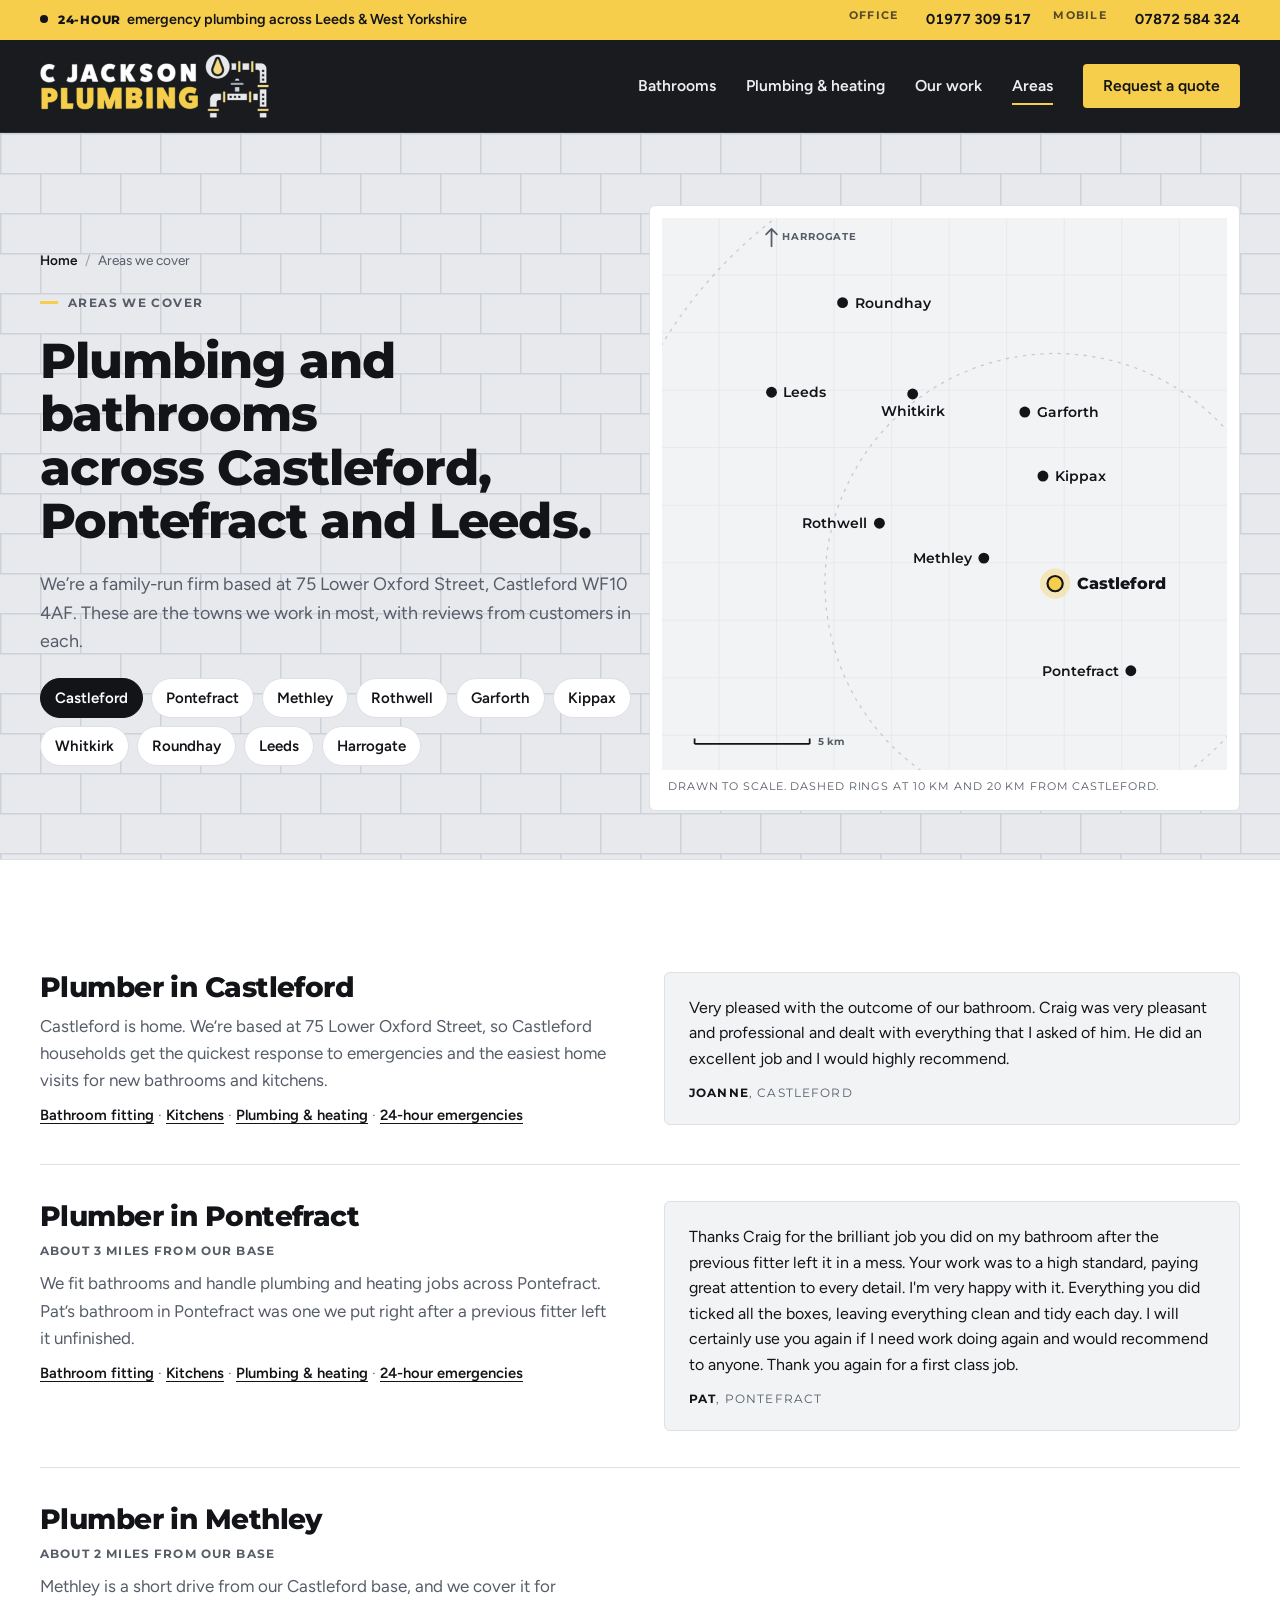
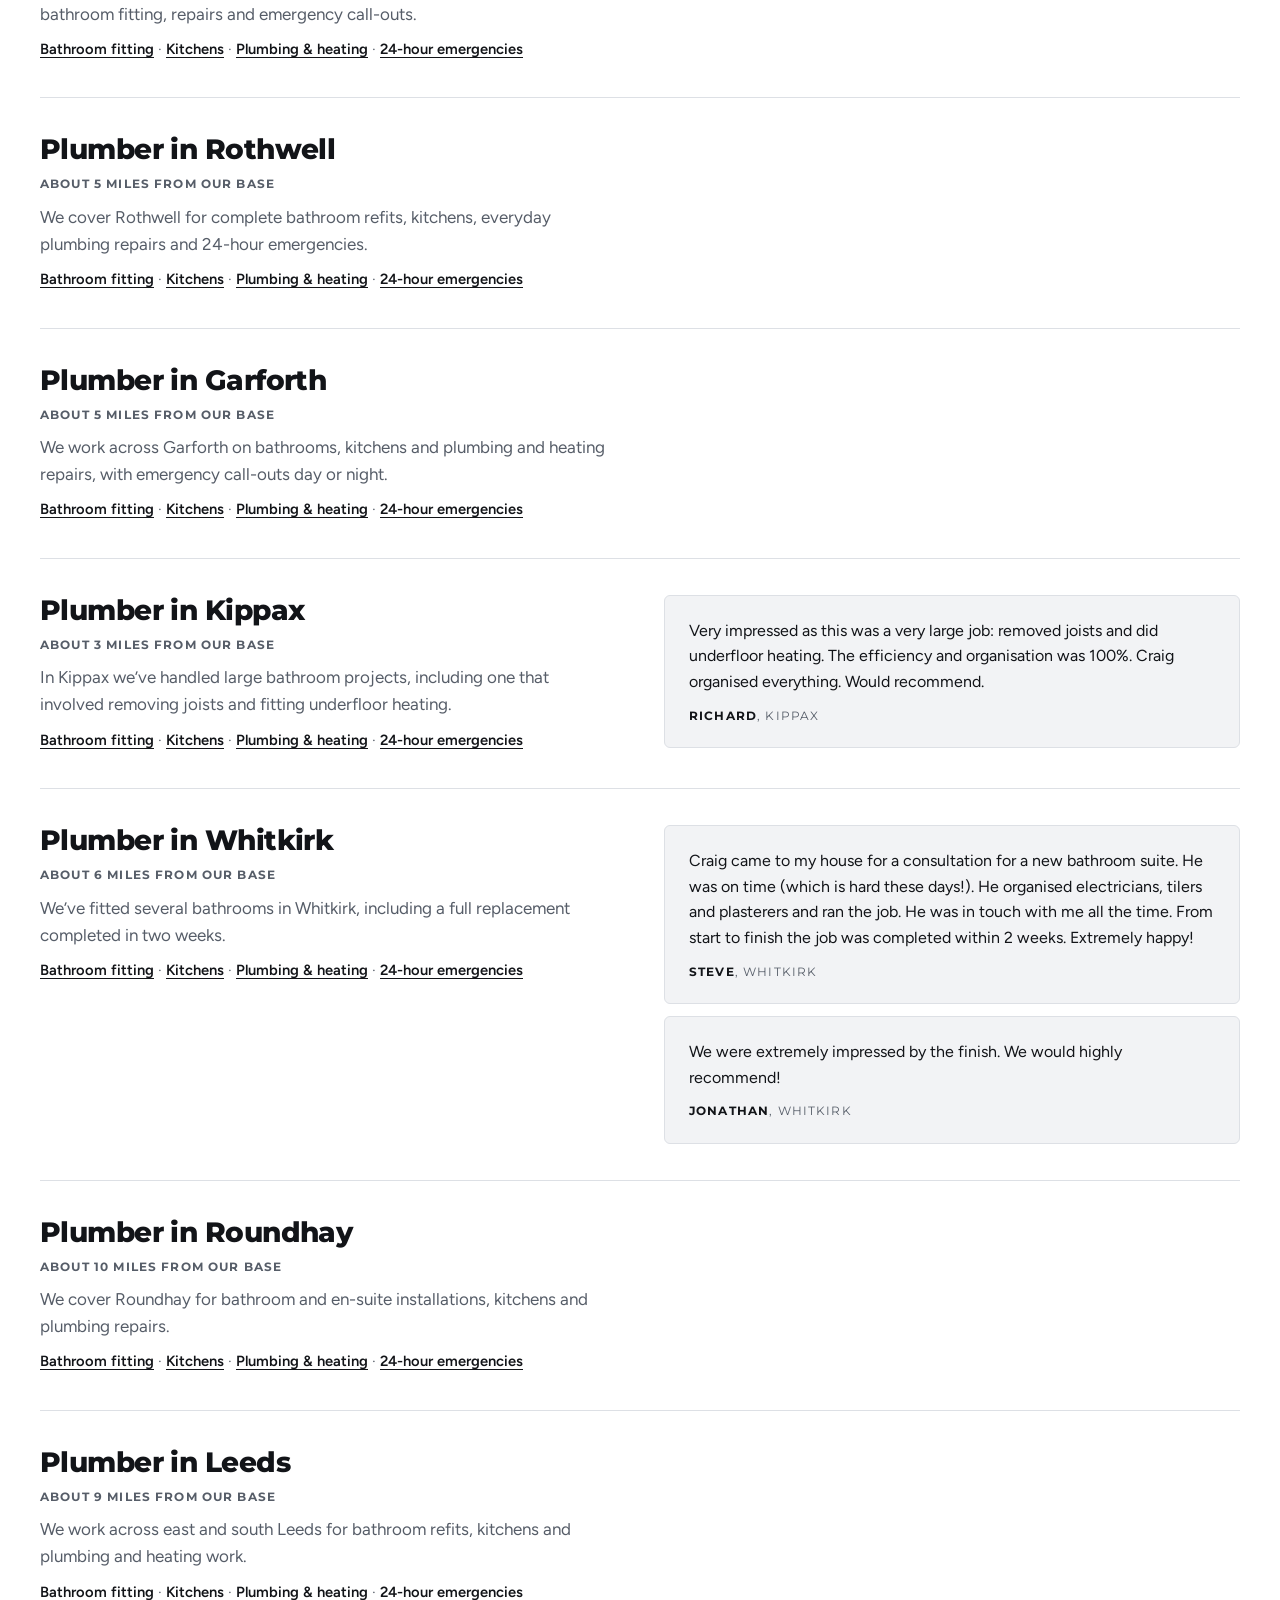
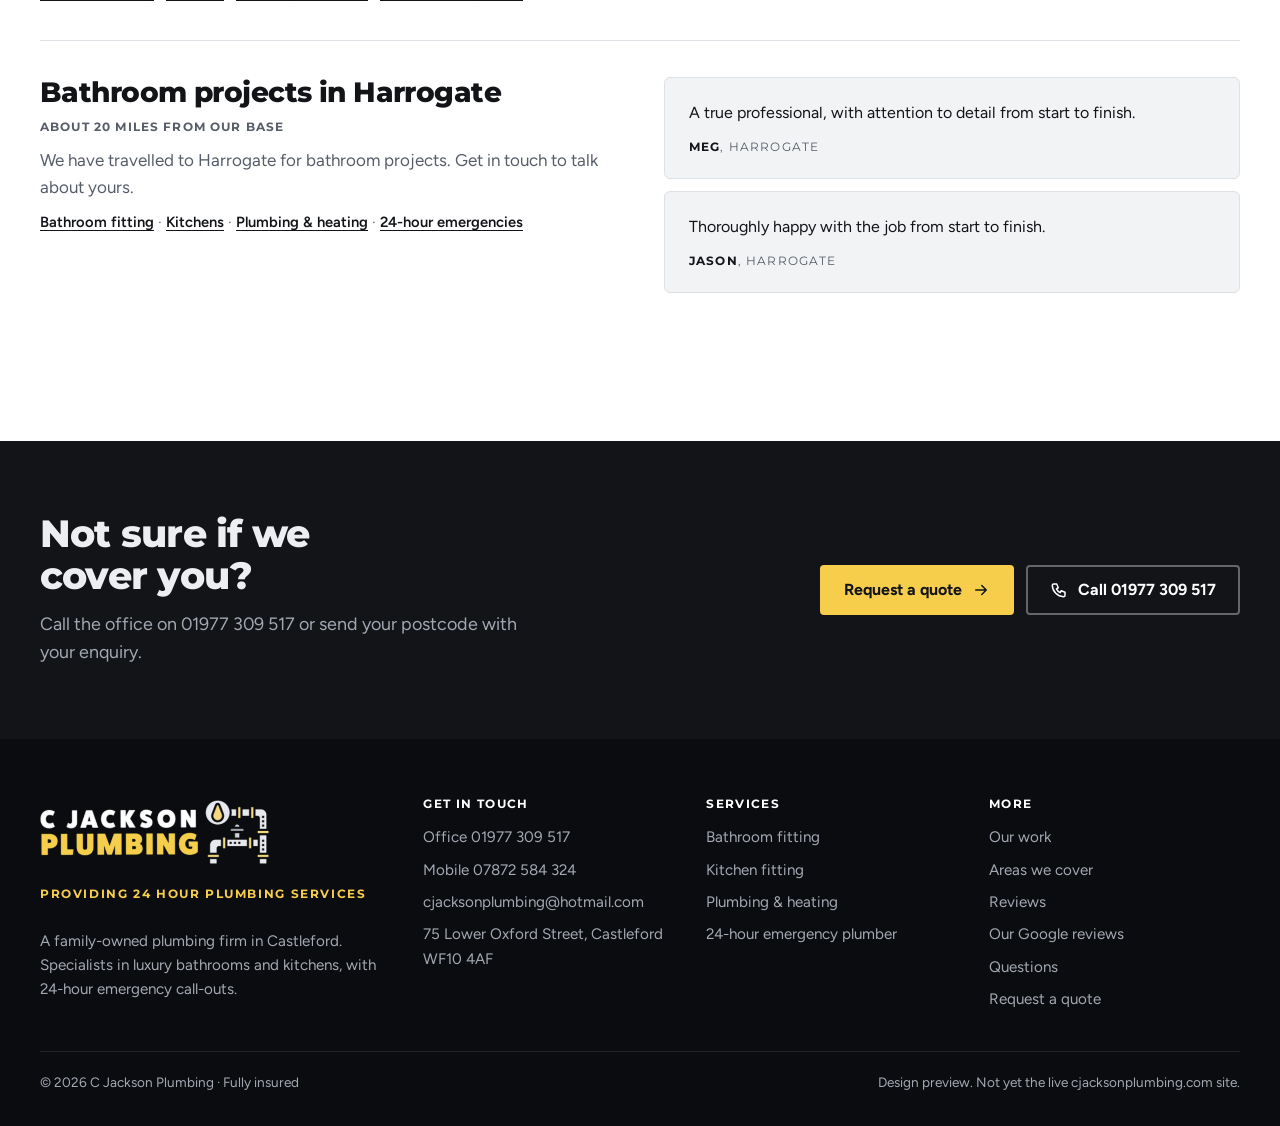
==== commit 7fe44a94: "Add Google rating badge and two Google reviews - 4.6 from 29 Google reviews badge in the homepage an" ====
--- a/areas.html
+++ b/areas.html
@@ -199,7 +199,7 @@
         <p>A family-owned plumbing firm in Castleford. Specialists in luxury bathrooms and kitchens, with 24-hour emergency call-outs.</p>
       </div>
       <div>
-        <h4>Get in touch</h4>
+        <p class="footer-h">Get in touch</p>
         <ul>
           <li><a href="tel:+441977309517">Office 01977 309 517</a></li>
           <li><a href="tel:+447872584324">Mobile 07872 584 324</a></li>
@@ -208,7 +208,7 @@
         </ul>
       </div>
       <div>
-        <h4>Services</h4>
+        <p class="footer-h">Services</p>
         <ul>
           <li><a href="bathroom-fitters-castleford.html">Bathroom fitting</a></li>
           <li><a href="kitchen-fitters-castleford.html">Kitchen fitting</a></li>
@@ -217,11 +217,12 @@
         </ul>
       </div>
       <div>
-        <h4>More</h4>
+        <p class="footer-h">More</p>
         <ul>
           <li><a href="work.html">Our work</a></li>
           <li><a href="areas.html">Areas we cover</a></li>
           <li><a href="index.html#reviews">Reviews</a></li>
+          <li><a href="https://share.google/jorUrsgIrEd4Z9cPQ" target="_blank" rel="noopener">Our Google reviews</a></li>
           <li><a href="index.html#faq">Questions</a></li>
           <li><a href="index.html#contact">Request a quote</a></li>
         </ul>
--- a/styles.css
+++ b/styles.css
@@ -325,7 +325,7 @@
 .footer-grid { display: grid; gap: 32px; }
 .site-footer .logo img { height: 64px; }
 .footer-tagline { font-family: var(--display); font-weight: 700; font-size: .72rem; letter-spacing: .14em; text-transform: uppercase; color: var(--brass); }
-.site-footer h4 { margin: 0 0 12px; font-family: var(--mono); font-weight: 700; font-size: var(--fs-label); letter-spacing: .12em; text-transform: uppercase; color: var(--white); }
+.site-footer .footer-h { margin: 0 0 12px; font-family: var(--mono); font-weight: 700; font-size: var(--fs-label); letter-spacing: .12em; text-transform: uppercase; color: var(--white); }
 .site-footer ul { list-style: none; margin: 0; padding: 0; display: grid; gap: 8px; }
 .site-footer a { text-decoration: none; }
 .site-footer a:hover { color: var(--brass); }
@@ -459,8 +459,10 @@
   .service--photo { grid-template-rows: auto auto; }
   .service--photo .service-body { padding: 18px 20px 22px; }
   .service:not(.service--feature):not(.service--photo) { grid-template-columns: auto minmax(0, 1fr); column-gap: 16px; row-gap: 4px; padding: 20px; }
-  .service:not(.service--feature):not(.service--photo) { grid-template-rows: auto auto auto; }
-  .service:not(.service--feature):not(.service--photo) .service-icon { grid-row: span 3; }
+  .service:not(.service--feature):not(.service--photo) { grid-template-rows: none; grid-auto-rows: auto; }
+  .service:not(.service--feature):not(.service--photo) > :not(.service-icon) { grid-column: 2; }
+  .service:not(.service--feature):not(.service--photo) .service-icon { grid-column: 1; grid-row: 1 / span 4; }
+  .feature-notes { padding-bottom: 0; }
   .service-link { margin-top: 2px; }
   .service h3 { font-size: 1.08rem; }
   .service p { font-size: .97rem; }
@@ -585,7 +587,22 @@
 .project-card-link { display: inline-flex; gap: 8px; align-items: center; font-weight: 700; font-size: .92rem; margin-top: 4px; }
 .project-card-link svg { width: 16px; height: 16px; }
 
-.review-row { display: grid; grid-template-columns: repeat(3, minmax(0, 1fr)); gap: 16px; align-items: start; }
+.review-row { display: grid; grid-template-columns: repeat(3, minmax(0, 1fr)); gap: 16px; align-items: stretch; }
+.review-row .review { align-content: space-between; }
+.feature-project { display: grid; grid-template-columns: minmax(0, 2.1fr) minmax(0, 1fr); gap: clamp(24px, 4vw, 48px); align-items: end; }
+.feature-project + .project-cards { margin-top: clamp(32px, 4vw, 48px); }
+.feature-project .stage-label { color: var(--muted); }
+.feature-project .stage-label i { background: var(--grout); }
+.feature-project .stage--during .stage-label i { background: var(--brass); }
+.feature-project .stage--after .stage-label { color: var(--ink); }
+.feature-project .stage--after .stage-label i { background: var(--ink); }
+.feature-project .stage img { background: var(--tile); }
+.feature-notes { display: grid; gap: 14px; padding-bottom: 30px; min-width: 0; }
+.feature-notes .meta { font-family: var(--display); font-weight: 700; font-size: var(--fs-label); letter-spacing: .1em; text-transform: uppercase; color: var(--muted); }
+.feature-notes h3 { font-size: 1.5rem; }
+.feature-notes p { color: var(--muted); }
+.feature-notes blockquote { margin: 0; padding: 14px 16px; background: var(--brass-wash); border-radius: 4px; font-size: .97rem; }
+.feature-notes blockquote cite { display: block; margin-top: 6px; font-style: normal; font-family: var(--display); font-weight: 700; font-size: .68rem; letter-spacing: .1em; text-transform: uppercase; color: var(--muted); }
 .review-row .review { margin: 0; }
 
 .faq-wrap { display: grid; grid-template-columns: minmax(0, .8fr) minmax(0, 1.2fr); gap: clamp(24px, 5vw, 72px); align-items: start; }
@@ -635,6 +652,8 @@
 .footer-grid { grid-template-columns: minmax(0, 1.4fr) repeat(3, minmax(0, 1fr)); }
 
 @media (max-width: 1080px) {
+  .feature-project { grid-template-columns: minmax(0, 1fr); }
+  .feature-notes { padding-bottom: 0; max-width: 40rem; }
   .project-cards { grid-template-columns: repeat(2, minmax(0, 1fr)); }
   .review-row { grid-template-columns: minmax(0, 1fr) minmax(0, 1fr); }
 }
@@ -655,6 +674,7 @@
   .cta-band .btn--big { width: 100%; }
   .review-row { display: flex; overflow-x: auto; scroll-snap-type: x mandatory; gap: 12px; margin-inline: calc(-1 * var(--gutter)); padding: 0 var(--gutter) 6px; scroll-padding-inline: var(--gutter); scrollbar-width: none; }
   .review-row::-webkit-scrollbar { display: none; }
+  .review-row { align-items: flex-start; }
   .review-row .review { flex: 0 0 84%; scroll-snap-align: start; }
   .faq-item summary { padding: 16px 18px; }
   .faq-item p { padding: 0 18px 18px; }
@@ -663,6 +683,26 @@
   .footer-grid { grid-template-columns: minmax(0, 1fr); }
 }
 
+/* ---------- Google rating ---------- */
+.rating-badge { justify-self: start; display: inline-flex; align-items: center; gap: 10px; text-decoration: none; color: var(--ink);
+  background: var(--white); border: 1px solid var(--line); border-radius: 999px; padding: 7px 16px 7px 7px; transition: border-color .15s ease, box-shadow .15s ease; max-width: 100%; }
+.rating-badge:hover { border-color: var(--ink); box-shadow: var(--shadow); }
+.rating-g { width: 28px; height: 28px; flex: none; border-radius: 50%; background: var(--ink); color: var(--white); display: grid; place-items: center; font: 800 .9rem/1 var(--display); }
+.rating-stars { position: relative; display: inline-flex; flex: none; }
+.rating-stars > span { display: inline-flex; gap: 1px; }
+.rating-stars svg { width: 16px; height: 16px; flex: none; }
+.rating-off { color: var(--grout); }
+.rating-on { position: absolute; inset: 0; color: #e8a40c; overflow: hidden; width: var(--pct); }
+.rating-text { font-size: .92rem; white-space: nowrap; }
+.rating-text b { font-family: var(--display); font-weight: 800; }
+.svc-head .rating-badge { background: var(--white); }
+.review-src { display: block; margin-top: 4px; font-weight: 600; color: var(--muted); letter-spacing: .08em; }
+.review-feature .review-src { color: var(--on-ink-muted); }
+.section-head .text-link { justify-self: start; margin-top: 2px; }
+@media (max-width: 640px) {
+  .rating-badge { order: 1; }
+  .rating-text { font-size: .86rem; }
+}
 @media (prefers-reduced-motion: reduce) {
   *, *::before, *::after { animation: none !important; transition: none !important; scroll-behavior: auto !important; }
 }
